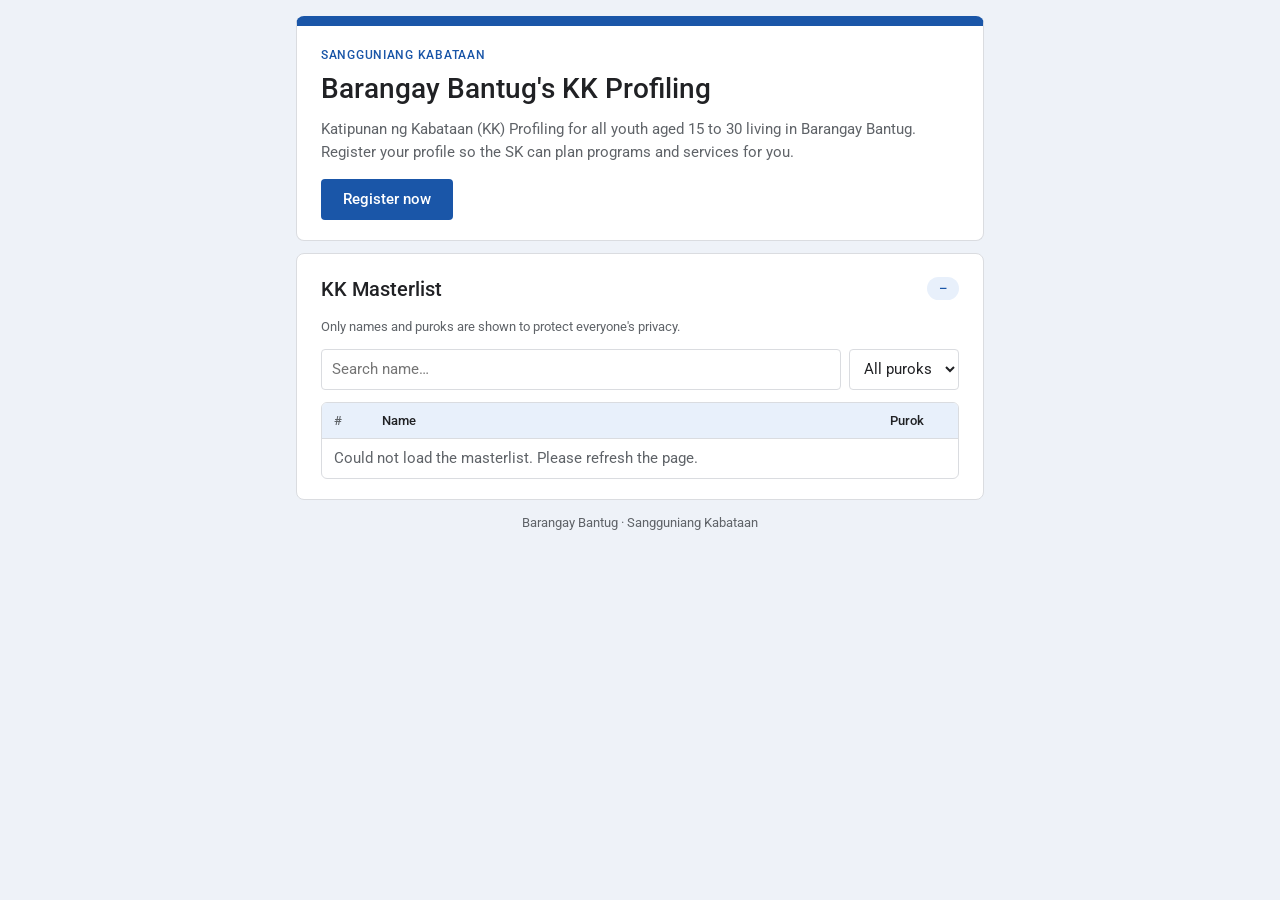
==== index.html @ ae1c5f7b "Barangay Bantug KK Profiling website Co-Authored-By: Claude Opus 5.5 <noreply@anthropic.com>" ====
<!doctype html>
<html lang="en">
<head>
  <meta charset="utf-8">
  <meta name="viewport" content="width=device-width, initial-scale=1">
  <title>Barangay Bantug KK Profiling</title>
  <meta name="description" content="Katipunan ng Kabataan (KK) Profiling registration for the youth of Barangay Bantug.">
  <link rel="preconnect" href="https://fonts.googleapis.com">
  <link href="https://fonts.googleapis.com/css2?family=Roboto:wght@400;500;700&display=swap" rel="stylesheet">
  <link rel="stylesheet" href="style.css">
</head>
<body>
  <!-- ============ LANDING PAGE ============ -->
  <main id="view-home" class="view">
    <section class="card header-card">
      <p class="eyebrow">Sangguniang Kabataan</p>
      <h1>Barangay Bantug's KK Profiling</h1>
      <p class="lead">
        Katipunan ng Kabataan (KK) Profiling for all youth aged 15 to 30 living in Barangay Bantug.
        Register your profile so the SK can plan programs and services for you.
      </p>
      <button class="btn btn-primary" data-go="form">Register now</button>
    </section>

    <section class="card">
      <div class="list-head">
        <h2>KK Masterlist</h2>
        <span id="list-count" class="pill">–</span>
      </div>
      <p class="muted small">Only names and puroks are shown to protect everyone's privacy.</p>
      <div class="filters">
        <input id="list-search" type="search" placeholder="Search name…" aria-label="Search name">
        <select id="list-purok" aria-label="Filter by purok">
          <option value="">All puroks</option>
        </select>
      </div>
      <div class="table-wrap">
        <table>
          <thead><tr><th>#</th><th>Name</th><th>Purok</th></tr></thead>
          <tbody id="list-body"><tr><td colspan="3" class="muted">Loading…</td></tr></tbody>
        </table>
      </div>
    </section>
    <p class="footer">Barangay Bantug · Sangguniang Kabataan</p>
  </main>

  <!-- ============ REGISTRATION FORM ============ -->
  <main id="view-form" class="view" hidden>
    <section class="card header-card">
      <h1>KK Profile Registration</h1>
      <p class="lead">Barangay Bantug Katipunan ng Kabataan</p>
      <p class="required-note">* Required</p>
    </section>

    <form id="reg-form" novalidate>
      <section class="card q">
        <label class="q-title">Last name <span class="req">*</span></label>
        <input name="lastName" required maxlength="60" autocomplete="family-name">
        <p class="err"></p>
      </section>
      <section class="card q">
        <label class="q-title">First name <span class="req">*</span></label>
        <input name="firstName" required maxlength="60" autocomplete="given-name">
        <p class="err"></p>
      </section>
      <section class="card q">
        <label class="q-title">Middle name</label>
        <input name="middleName" maxlength="60" autocomplete="additional-name">
        <p class="err"></p>
      </section>
      <section class="card q">
        <label class="q-title">Suffix</label>
        <select name="suffix">
          <option value="">None</option>
          <option>Jr.</option><option>Sr.</option>
          <option>II</option><option>III</option><option>IV</option>
        </select>
        <p class="err"></p>
      </section>
      <section class="card q">
        <label class="q-title">Birthday <span class="req">*</span></label>
        <input name="birthday" type="date" required>
        <p class="hint" id="age-hint">KK members must be 15 to 30 years old.</p>
        <p class="err"></p>
      </section>
      <section class="card q">
        <p class="q-title">Sex <span class="req">*</span></p>
        <div class="choices" data-name="sex">
          <label><input type="radio" name="sex" value="M" required> Male</label>
          <label><input type="radio" name="sex" value="F"> Female</label>
        </div>
        <p class="err"></p>
      </section>
      <section class="card q">
        <label class="q-title">Contact number</label>
        <input name="contact" type="tel" inputmode="numeric" placeholder="09XXXXXXXXX" maxlength="11">
        <p class="err"></p>
      </section>
      <section class="card q">
        <p class="q-title">Civil status <span class="req">*</span></p>
        <div class="choices">
          <label><input type="radio" name="civilStatus" value="Single" required> Single</label>
          <label><input type="radio" name="civilStatus" value="Married"> Married</label>
          <label><input type="radio" name="civilStatus" value="Live-in"> Live-in</label>
          <label><input type="radio" name="civilStatus" value="Widowed"> Widowed</label>
          <label><input type="radio" name="civilStatus" value="Separated"> Separated</label>
        </div>
        <p class="err"></p>
      </section>
      <section class="card q">
        <p class="q-title">Youth classification <span class="req">*</span></p>
        <div class="choices">
          <label><input type="radio" name="youthClass" value="In-school Youth" required> In-school Youth</label>
          <label><input type="radio" name="youthClass" value="Out of School Youth"> Out of School Youth</label>
          <label><input type="radio" name="youthClass" value="Working Youth"> Working Youth</label>
          <label><input type="radio" name="youthClass" value="Unemployed"> Unemployed</label>
        </div>
        <p class="err"></p>
      </section>
      <section class="card q">
        <p class="q-title">Registered voter? <span class="req">*</span></p>
        <div class="choices">
          <label><input type="radio" name="voter" value="Yes" required> Yes</label>
          <label><input type="radio" name="voter" value="No"> No</label>
        </div>
        <p class="err"></p>
      </section>
      <section class="card q">
        <label class="q-title">Purok <span class="req">*</span></label>
        <select name="purok" required id="purok-select">
          <option value="">Choose</option>
        </select>
        <p class="err"></p>
      </section>
      <section class="card q">
        <label class="consent">
          <input type="checkbox" name="consent" required>
          <span>I agree that the SK of Barangay Bantug may collect and keep my information for KK Profiling,
          in line with the Data Privacy Act of 2012 (RA 10173). Only my name and purok will be shown publicly.</span>
        </label>
        <p class="err"></p>
      </section>

      <div class="form-actions">
        <button type="submit" class="btn btn-primary" id="submit-btn">Submit</button>
        <button type="button" class="btn btn-text" data-go="home">Back to home</button>
      </div>
      <p id="form-msg" class="form-msg" role="alert" hidden></p>
    </form>
  </main>

  <!-- ============ SUCCESS PAGE ============ -->
  <main id="view-success" class="view" hidden>
    <section class="card header-card">
      <div class="check" aria-hidden="true">✓</div>
      <h1>Registration successful</h1>
      <p class="lead" id="success-text">You have been registered in Barangay Bantug's KK Profiling.</p>
      <div class="form-actions">
        <button class="btn btn-primary" data-go="home">View masterlist</button>
        <button class="btn btn-text" data-go="form">Register another person</button>
      </div>
    </section>
  </main>

  <!-- toast notification -->
  <div id="toast" class="toast" role="status" hidden></div>

  <script src="config.js"></script>
  <script src="app.js"></script>
</body>
</html>
---- style.css ----
:root {
  --accent: #1a56a8;
  --accent-dark: #123f7d;
  --accent-soft: #e8f0fb;
  --bg: #eef2f8;
  --card: #ffffff;
  --text: #202124;
  --muted: #5f6368;
  --border: #dadce0;
  --error: #d93025;
  --success: #188038;
}
@media (prefers-color-scheme: dark) {
  :root {
    --accent: #7aa7ee;
    --accent-dark: #a9c6f5;
    --accent-soft: #1e2b40;
    --bg: #12151b;
    --card: #1e2229;
    --text: #e8eaed;
    --muted: #9aa0a6;
    --border: #3c4043;
    --error: #f28b82;
    --success: #81c995;
  }
}

* { box-sizing: border-box; }
body {
  margin: 0;
  background: var(--bg);
  color: var(--text);
  font-family: "Roboto", system-ui, sans-serif;
  font-size: 15px;
  line-height: 1.5;
}
.view { max-width: 720px; margin: 0 auto; padding: 16px 16px 40px; }

.card {
  background: var(--card);
  border: 1px solid var(--border);
  border-radius: 8px;
  padding: 20px 24px;
  margin-bottom: 12px;
}
.header-card { border-top: 10px solid var(--accent); }
h1 { font-size: 28px; font-weight: 500; margin: 0 0 8px; }
h2 { font-size: 20px; font-weight: 500; margin: 0; }
.eyebrow { margin: 0 0 4px; color: var(--accent); font-weight: 500; text-transform: uppercase; letter-spacing: .06em; font-size: 12px; }
.lead { margin: 0 0 16px; color: var(--muted); }
.muted { color: var(--muted); }
.small { font-size: 13px; }
.required-note { color: var(--error); font-size: 14px; margin: 0; }
.footer { text-align: center; color: var(--muted); font-size: 13px; }

/* questions */
.q-title { display: block; font-weight: 500; margin: 0 0 12px; font-size: 16px; }
.req { color: var(--error); }
.q input[type=text], .q input:not([type]), .q input[type=date], .q input[type=tel], .q select {
  width: 100%;
  max-width: 360px;
  padding: 8px 2px;
  border: 0;
  border-bottom: 1px solid var(--border);
  background: transparent;
  color: var(--text);
  font: inherit;
  outline: none;
}
.q select { border: 1px solid var(--border); border-radius: 4px; padding: 8px; background: var(--card); }
.q input:focus { border-bottom: 2px solid var(--accent); }
.q.invalid { border-color: var(--error); }
.choices { display: flex; flex-direction: column; gap: 10px; }
.choices label, .consent { display: flex; gap: 10px; align-items: flex-start; cursor: pointer; }
input[type=radio], input[type=checkbox] { accent-color: var(--accent); width: 18px; height: 18px; margin: 2px 0 0; flex: none; }
.hint { color: var(--muted); font-size: 13px; margin: 8px 0 0; }
.err { color: var(--error); font-size: 13px; margin: 8px 0 0; min-height: 0; }
.err:empty { display: none; }

/* buttons */
.btn { font: inherit; font-weight: 500; border-radius: 4px; padding: 9px 22px; cursor: pointer; border: 0; }
.btn-primary { background: var(--accent); color: #fff; }
@media (prefers-color-scheme: dark) { .btn-primary { color: #0d1b30; } }
.btn-primary:hover { background: var(--accent-dark); }
.btn-primary:disabled { opacity: .6; cursor: wait; }
.btn-text { background: transparent; color: var(--accent); }
.btn-text:hover { background: var(--accent-soft); }
.form-actions { display: flex; flex-wrap: wrap; gap: 8px; align-items: center; margin-top: 8px; }
.form-msg { padding: 12px 16px; border-radius: 6px; background: #fce8e6; color: #a50e0e; margin-top: 12px; }
@media (prefers-color-scheme: dark) { .form-msg { background: #3c1f1e; color: var(--error); } }

/* masterlist */
.list-head { display: flex; align-items: center; justify-content: space-between; gap: 8px; }
.pill { background: var(--accent-soft); color: var(--accent); border-radius: 999px; padding: 2px 12px; font-size: 13px; font-weight: 500; }
.filters { display: flex; gap: 8px; margin: 12px 0; flex-wrap: wrap; }
.filters input, .filters select {
  font: inherit; padding: 8px 10px; border: 1px solid var(--border); border-radius: 4px;
  background: var(--card); color: var(--text);
}
.filters input { flex: 1 1 200px; min-width: 0; }
.table-wrap { max-height: 520px; overflow: auto; border: 1px solid var(--border); border-radius: 6px; }
table { width: 100%; border-collapse: collapse; }
th, td { text-align: left; padding: 8px 12px; border-bottom: 1px solid var(--border); }
th { position: sticky; top: 0; background: var(--accent-soft); font-weight: 500; font-size: 13px; }
td:first-child, th:first-child { width: 48px; color: var(--muted); }
td:last-child, th:last-child { width: 80px; }
tbody tr:last-child td { border-bottom: 0; }

/* success */
.check {
  width: 56px; height: 56px; border-radius: 50%; background: var(--success); color: #fff;
  display: grid; place-items: center; font-size: 30px; margin-bottom: 12px;
}

/* admin */
.admin-wide { max-width: 1200px; }
.stats { display: grid; grid-template-columns: repeat(auto-fill, minmax(140px, 1fr)); gap: 12px; margin-bottom: 12px; }
.stat { margin: 0; padding: 14px 16px; display: flex; flex-direction: column; }
.stat-n { font-size: 26px; font-weight: 500; color: var(--accent); }
.stat-l { font-size: 13px; color: var(--muted); }
.table-wrap.tall { max-height: 70vh; }
.admin-table td, .admin-table th { white-space: nowrap; font-size: 14px; }
.admin-table td:last-child, .admin-table th:last-child { width: auto; }
th[data-sort] { cursor: pointer; user-select: none; }
th[data-sort]::after { content: attr(data-dir); margin-left: 4px; font-size: 10px; }
a.btn { text-decoration: none; display: inline-block; }

/* toast */
.toast {
  position: fixed; left: 50%; bottom: 24px; transform: translateX(-50%);
  background: #323232; color: #fff; padding: 12px 20px; border-radius: 6px;
  box-shadow: 0 4px 12px rgba(0,0,0,.3); max-width: calc(100% - 32px); z-index: 10;
}

@media (max-width: 480px) {
  .card { padding: 16px; }
  h1 { font-size: 23px; }
}
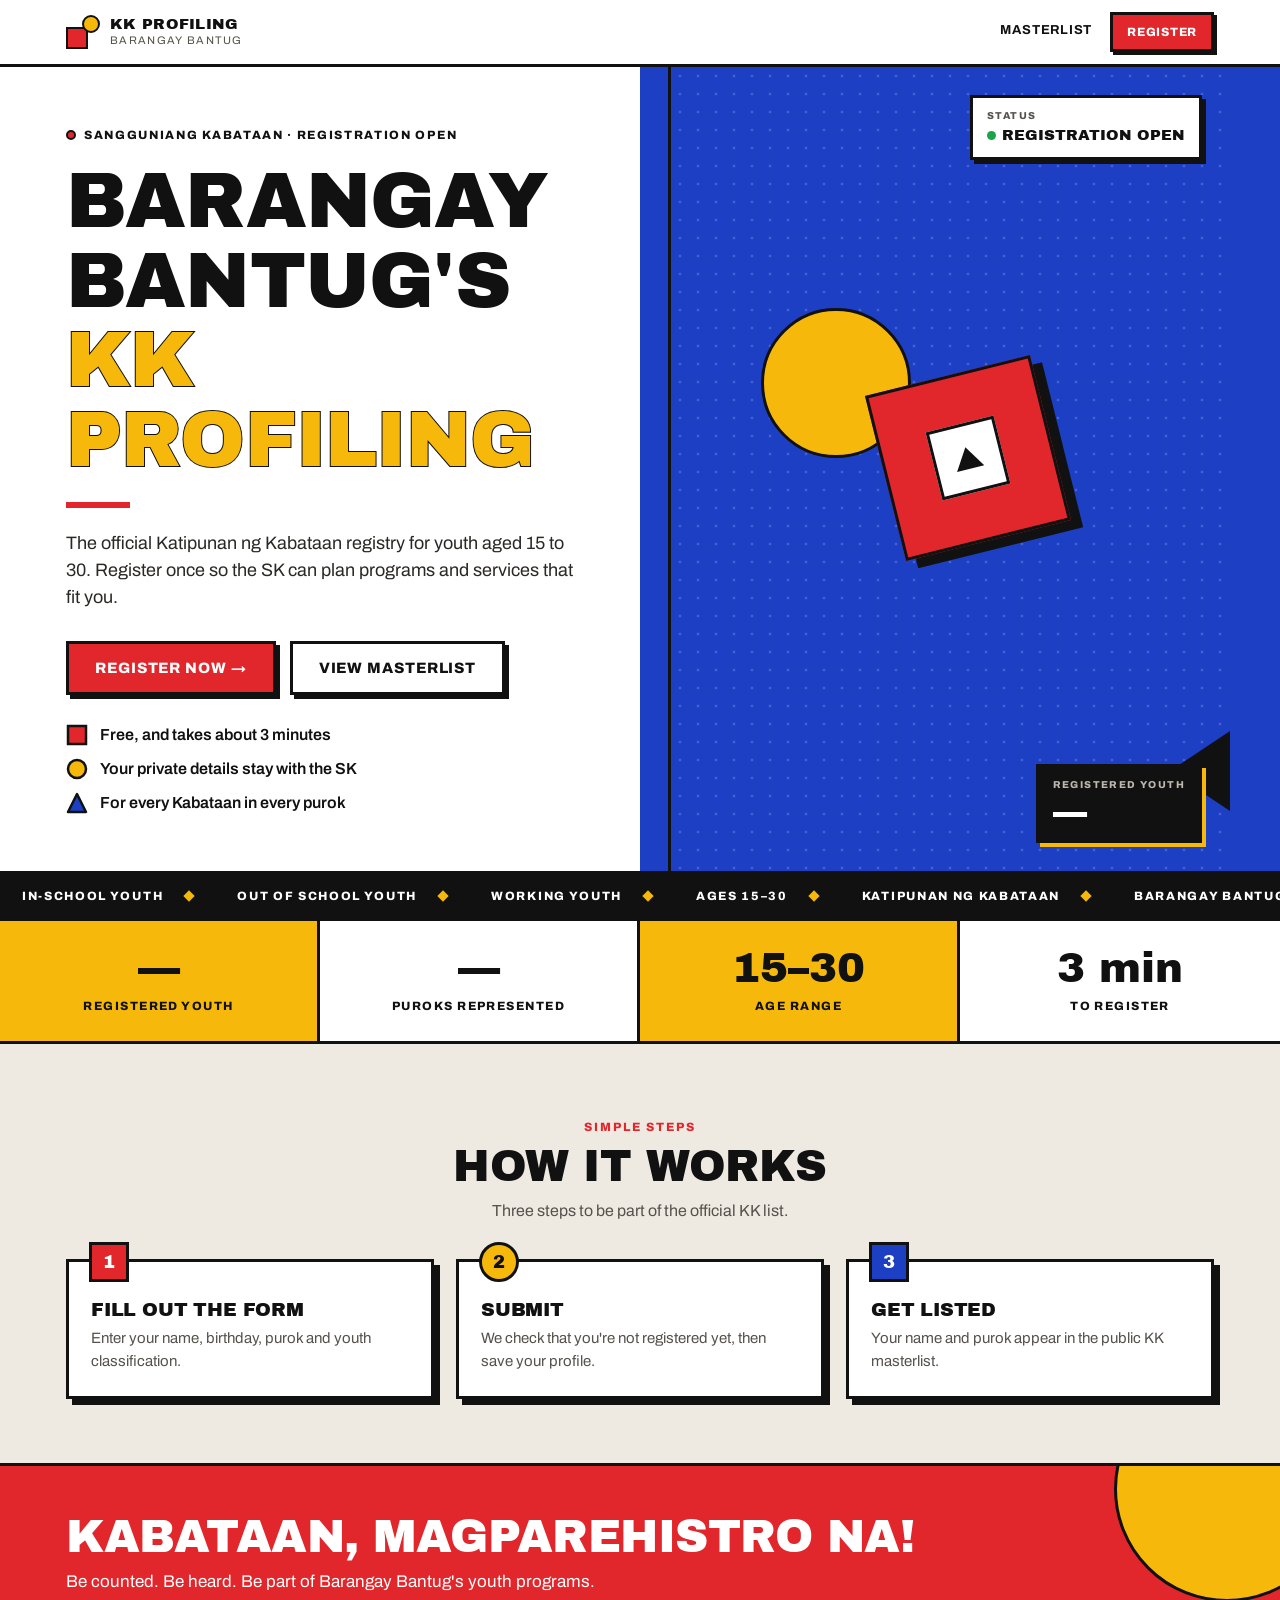
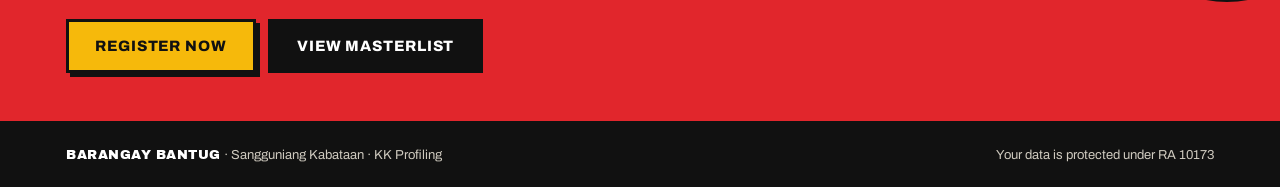
==== commit e44a1e98: "Redesign public site and admin in bold primary-color style Separate masterlist page with purok filte" ====
--- a/index.html
+++ b/index.html
@@ -6,163 +6,283 @@
   <title>Barangay Bantug KK Profiling</title>
   <meta name="description" content="Katipunan ng Kabataan (KK) Profiling registration for the youth of Barangay Bantug.">
   <link rel="preconnect" href="https://fonts.googleapis.com">
-  <link href="https://fonts.googleapis.com/css2?family=Roboto:wght@400;500;700&display=swap" rel="stylesheet">
+  <link rel="preconnect" href="https://fonts.gstatic.com" crossorigin>
+  <link href="https://fonts.googleapis.com/css2?family=Archivo+Black&family=Archivo:wght@400;600;700;800&display=swap" rel="stylesheet">
   <link rel="stylesheet" href="style.css">
 </head>
 <body>
-  <!-- ============ LANDING PAGE ============ -->
+  <!-- icon shapes -->
+  <svg width="0" height="0" style="position:absolute" aria-hidden="true">
+    <symbol id="i-sq" viewBox="0 0 22 22"><rect x="2" y="2" width="18" height="18" fill="#e1262c" stroke="#111" stroke-width="2.5"/></symbol>
+    <symbol id="i-ci" viewBox="0 0 22 22"><circle cx="11" cy="11" r="9" fill="#f6b90b" stroke="#111" stroke-width="2.5"/></symbol>
+    <symbol id="i-tr" viewBox="0 0 22 22"><path d="M11 2 L20 20 L2 20 Z" fill="#1d3fc4" stroke="#111" stroke-width="2.5" stroke-linejoin="round"/></symbol>
+  </svg>
+
+  <header class="nav">
+    <div class="wrap">
+      <a class="brand" href="./" data-go="home">
+        <span class="mark"><i class="m-sq"></i><i class="m-ci"></i></span>
+        <span><b>KK PROFILING</b><small>Barangay Bantug</small></span>
+      </a>
+      <nav>
+        <a class="nav-link hide-sm" href="#list" data-go="list" data-nav="list">Masterlist</a>
+        <a class="btn btn-red btn-sm" href="#form" data-go="form">Register</a>
+      </nav>
+    </div>
+  </header>
+
+  <!-- ============ HOME ============ -->
   <main id="view-home" class="view">
-    <section class="card header-card">
-      <p class="eyebrow">Sangguniang Kabataan</p>
-      <h1>Barangay Bantug's KK Profiling</h1>
-      <p class="lead">
-        Katipunan ng Kabataan (KK) Profiling for all youth aged 15 to 30 living in Barangay Bantug.
-        Register your profile so the SK can plan programs and services for you.
-      </p>
-      <button class="btn btn-primary" data-go="form">Register now</button>
-    </section>
-
-    <section class="card">
-      <div class="list-head">
-        <h2>KK Masterlist</h2>
-        <span id="list-count" class="pill">–</span>
-      </div>
-      <p class="muted small">Only names and puroks are shown to protect everyone's privacy.</p>
-      <div class="filters">
-        <input id="list-search" type="search" placeholder="Search name…" aria-label="Search name">
-        <select id="list-purok" aria-label="Filter by purok">
-          <option value="">All puroks</option>
-        </select>
-      </div>
-      <div class="table-wrap">
-        <table>
-          <thead><tr><th>#</th><th>Name</th><th>Purok</th></tr></thead>
-          <tbody id="list-body"><tr><td colspan="3" class="muted">Loading…</td></tr></tbody>
-        </table>
-      </div>
-    </section>
-    <p class="footer">Barangay Bantug · Sangguniang Kabataan</p>
+    <section class="hero">
+      <div class="wrap">
+        <div class="hero-copy">
+          <p class="kicker"><span class="dot"></span>Sangguniang Kabataan · Registration open</p>
+          <h1>Barangay Bantug's <span class="hl">KK Profiling</span></h1>
+          <span class="rule"></span>
+          <p class="sub">The official Katipunan ng Kabataan registry for youth aged 15 to 30.
+            Register once so the SK can plan programs and services that fit you.</p>
+          <div class="cta">
+            <button class="btn btn-red btn-lg" data-go="form">Register now →</button>
+            <button class="btn btn-lg" data-go="list">View masterlist</button>
+          </div>
+          <ul class="ticks">
+            <li><svg class="ico"><use href="#i-sq"/></svg>Free, and takes about 3 minutes</li>
+            <li><svg class="ico"><use href="#i-ci"/></svg>Your private details stay with the SK</li>
+            <li><svg class="ico"><use href="#i-tr"/></svg>For every Kabataan in every purok</li>
+          </ul>
+        </div>
+        <div class="hero-art" aria-hidden="true">
+          <div class="art-card art-status"><small>STATUS</small><b>Registration open</b></div>
+          <div class="shape circle-y"></div>
+          <div class="shape square-r"><span class="tri"></span></div>
+          <div class="tri-ink"></div>
+          <div class="art-card art-count"><small>REGISTERED YOUTH</small><b class="js-total">—</b></div>
+        </div>
+      </div>
+    </section>
+
+    <div class="ticker" aria-hidden="true">
+      <div class="ticker-track">
+        <span>In-school youth</span><span>Out of school youth</span><span>Working youth</span><span>Ages 15–30</span><span>Katipunan ng Kabataan</span><span>Barangay Bantug</span>
+        <span>In-school youth</span><span>Out of school youth</span><span>Working youth</span><span>Ages 15–30</span><span>Katipunan ng Kabataan</span><span>Barangay Bantug</span>
+      </div>
+    </div>
+
+    <section class="stats-row">
+      <div class="stat-tile y"><b class="js-total">—</b><span>Registered youth</span></div>
+      <div class="stat-tile"><b id="st-puroks">—</b><span>Puroks represented</span></div>
+      <div class="stat-tile y"><b>15–30</b><span>Age range</span></div>
+      <div class="stat-tile"><b>3 min</b><span>To register</span></div>
+    </section>
+
+    <section class="section">
+      <div class="wrap">
+        <div class="section-head">
+          <p class="eyebrow">Simple steps</p>
+          <h2>How it works</h2>
+          <p>Three steps to be part of the official KK list.</p>
+        </div>
+        <div class="steps">
+          <div class="step"><span class="num">1</span><h3>Fill out the form</h3><p>Enter your name, birthday, purok and youth classification.</p></div>
+          <div class="step"><span class="num">2</span><h3>Submit</h3><p>We check that you're not registered yet, then save your profile.</p></div>
+          <div class="step"><span class="num">3</span><h3>Get listed</h3><p>Your name and purok appear in the public KK masterlist.</p></div>
+        </div>
+      </div>
+    </section>
+
+    <section class="band-red">
+      <div class="wrap">
+        <div>
+          <h2>Kabataan, magparehistro na!</h2>
+          <p>Be counted. Be heard. Be part of Barangay Bantug's youth programs.</p>
+        </div>
+        <div class="actions">
+          <button class="btn btn-yellow btn-lg" data-go="form">Register now</button>
+          <button class="btn btn-ink btn-lg" data-go="list">View masterlist</button>
+        </div>
+      </div>
+    </section>
+  </main>
+
+  <!-- ============ MASTERLIST ============ -->
+  <main id="view-list" class="view" hidden>
+    <section class="page-head blue">
+      <div class="deco"></div>
+      <div class="wrap">
+        <div>
+          <p class="kicker">Public masterlist</p>
+          <h1>KK Masterlist</h1>
+          <p>Everyone registered in Barangay Bantug's KK Profiling. Only names and puroks are shown to protect everyone's privacy.</p>
+        </div>
+        <button class="btn btn-yellow" data-go="form">Register now</button>
+      </div>
+    </section>
+    <div class="wrap">
+      <section class="panel">
+        <div class="toolbar">
+          <input id="list-search" type="search" placeholder="Search your name…" aria-label="Search name">
+          <span id="list-count" class="count-badge">Loading…</span>
+        </div>
+        <div class="chips" id="purok-chips" role="group" aria-label="Filter by purok"></div>
+        <div class="table-wrap">
+          <table class="tbl">
+            <thead><tr><th>#</th><th>Name</th><th>Purok</th></tr></thead>
+            <tbody id="list-body"><tr><td colspan="3" class="empty">Loading…</td></tr></tbody>
+          </table>
+        </div>
+        <p class="small muted" style="margin-top:12px">Not on the list? <a href="#form" data-go="form"><b>Register here.</b></a></p>
+      </section>
+    </div>
   </main>
 
   <!-- ============ REGISTRATION FORM ============ -->
   <main id="view-form" class="view" hidden>
-    <section class="card header-card">
-      <h1>KK Profile Registration</h1>
-      <p class="lead">Barangay Bantug Katipunan ng Kabataan</p>
-      <p class="required-note">* Required</p>
-    </section>
-
-    <form id="reg-form" novalidate>
-      <section class="card q">
-        <label class="q-title">Last name <span class="req">*</span></label>
-        <input name="lastName" required maxlength="60" autocomplete="family-name">
-        <p class="err"></p>
-      </section>
-      <section class="card q">
-        <label class="q-title">First name <span class="req">*</span></label>
-        <input name="firstName" required maxlength="60" autocomplete="given-name">
-        <p class="err"></p>
-      </section>
-      <section class="card q">
-        <label class="q-title">Middle name</label>
-        <input name="middleName" maxlength="60" autocomplete="additional-name">
-        <p class="err"></p>
-      </section>
-      <section class="card q">
-        <label class="q-title">Suffix</label>
-        <select name="suffix">
-          <option value="">None</option>
-          <option>Jr.</option><option>Sr.</option>
-          <option>II</option><option>III</option><option>IV</option>
-        </select>
-        <p class="err"></p>
-      </section>
-      <section class="card q">
-        <label class="q-title">Birthday <span class="req">*</span></label>
-        <input name="birthday" type="date" required>
-        <p class="hint" id="age-hint">KK members must be 15 to 30 years old.</p>
-        <p class="err"></p>
-      </section>
-      <section class="card q">
-        <p class="q-title">Sex <span class="req">*</span></p>
-        <div class="choices" data-name="sex">
-          <label><input type="radio" name="sex" value="M" required> Male</label>
-          <label><input type="radio" name="sex" value="F"> Female</label>
-        </div>
-        <p class="err"></p>
-      </section>
-      <section class="card q">
-        <label class="q-title">Contact number</label>
-        <input name="contact" type="tel" inputmode="numeric" placeholder="09XXXXXXXXX" maxlength="11">
-        <p class="err"></p>
-      </section>
-      <section class="card q">
-        <p class="q-title">Civil status <span class="req">*</span></p>
-        <div class="choices">
-          <label><input type="radio" name="civilStatus" value="Single" required> Single</label>
-          <label><input type="radio" name="civilStatus" value="Married"> Married</label>
-          <label><input type="radio" name="civilStatus" value="Live-in"> Live-in</label>
-          <label><input type="radio" name="civilStatus" value="Widowed"> Widowed</label>
-          <label><input type="radio" name="civilStatus" value="Separated"> Separated</label>
-        </div>
-        <p class="err"></p>
-      </section>
-      <section class="card q">
-        <p class="q-title">Youth classification <span class="req">*</span></p>
-        <div class="choices">
-          <label><input type="radio" name="youthClass" value="In-school Youth" required> In-school Youth</label>
-          <label><input type="radio" name="youthClass" value="Out of School Youth"> Out of School Youth</label>
-          <label><input type="radio" name="youthClass" value="Working Youth"> Working Youth</label>
-          <label><input type="radio" name="youthClass" value="Unemployed"> Unemployed</label>
-        </div>
-        <p class="err"></p>
-      </section>
-      <section class="card q">
-        <p class="q-title">Registered voter? <span class="req">*</span></p>
-        <div class="choices">
-          <label><input type="radio" name="voter" value="Yes" required> Yes</label>
-          <label><input type="radio" name="voter" value="No"> No</label>
-        </div>
-        <p class="err"></p>
-      </section>
-      <section class="card q">
-        <label class="q-title">Purok <span class="req">*</span></label>
-        <select name="purok" required id="purok-select">
-          <option value="">Choose</option>
-        </select>
-        <p class="err"></p>
-      </section>
-      <section class="card q">
-        <label class="consent">
-          <input type="checkbox" name="consent" required>
-          <span>I agree that the SK of Barangay Bantug may collect and keep my information for KK Profiling,
-          in line with the Data Privacy Act of 2012 (RA 10173). Only my name and purok will be shown publicly.</span>
-        </label>
-        <p class="err"></p>
-      </section>
-
-      <div class="form-actions">
-        <button type="submit" class="btn btn-primary" id="submit-btn">Submit</button>
-        <button type="button" class="btn btn-text" data-go="home">Back to home</button>
-      </div>
-      <p id="form-msg" class="form-msg" role="alert" hidden></p>
-    </form>
-  </main>
-
-  <!-- ============ SUCCESS PAGE ============ -->
+    <section class="page-head red">
+      <div class="deco"></div>
+      <div class="wrap">
+        <div>
+          <p class="kicker">Barangay Bantug · Katipunan ng Kabataan</p>
+          <h1>KK Profile Registration</h1>
+          <p>Fill out all fields marked with <b>*</b>. It takes about 3 minutes.</p>
+        </div>
+      </div>
+    </section>
+
+    <div class="form-wrap">
+      <div class="progress" aria-hidden="true">
+        <div class="progress-bar"><i id="progress-fill"></i></div>
+        <small id="progress-text">0% complete</small>
+      </div>
+
+      <form id="reg-form" novalidate>
+        <div class="group-label"><span class="n">1</span><h2>Personal information</h2></div>
+        <div class="row-2">
+          <section class="q">
+            <label class="q-title" for="f-last">Last name <span class="req">*</span></label>
+            <input id="f-last" name="lastName" required maxlength="60" autocomplete="family-name">
+            <p class="err"></p>
+          </section>
+          <section class="q">
+            <label class="q-title" for="f-first">First name <span class="req">*</span></label>
+            <input id="f-first" name="firstName" required maxlength="60" autocomplete="given-name">
+            <p class="err"></p>
+          </section>
+        </div>
+        <div class="row-2">
+          <section class="q">
+            <label class="q-title" for="f-mid">Middle name</label>
+            <input id="f-mid" name="middleName" maxlength="60" autocomplete="additional-name">
+            <p class="err"></p>
+          </section>
+          <section class="q">
+            <label class="q-title" for="f-sfx">Suffix</label>
+            <select id="f-sfx" name="suffix">
+              <option value="">None</option>
+              <option>Jr.</option><option>Sr.</option><option>II</option><option>III</option><option>IV</option>
+            </select>
+            <p class="err"></p>
+          </section>
+        </div>
+        <section class="q">
+          <label class="q-title" for="f-bday">Birthday <span class="req">*</span></label>
+          <input id="f-bday" name="birthday" type="date" required>
+          <p class="hint" id="age-hint">KK members must be 15 to 30 years old.</p>
+          <p class="err"></p>
+        </section>
+        <section class="q">
+          <p class="q-title">Sex <span class="req">*</span></p>
+          <div class="choices">
+            <label><input type="radio" name="sex" value="M" required> Male</label>
+            <label><input type="radio" name="sex" value="F"> Female</label>
+          </div>
+          <p class="err"></p>
+        </section>
+
+        <div class="group-label"><span class="n">2</span><h2>Contact &amp; status</h2></div>
+        <section class="q">
+          <label class="q-title" for="f-contact">Contact number</label>
+          <input id="f-contact" name="contact" type="tel" inputmode="numeric" placeholder="09XXXXXXXXX" maxlength="11">
+          <p class="err"></p>
+        </section>
+        <section class="q">
+          <p class="q-title">Civil status <span class="req">*</span></p>
+          <div class="choices">
+            <label><input type="radio" name="civilStatus" value="Single" required> Single</label>
+            <label><input type="radio" name="civilStatus" value="Married"> Married</label>
+            <label><input type="radio" name="civilStatus" value="Live-in"> Live-in</label>
+            <label><input type="radio" name="civilStatus" value="Widowed"> Widowed</label>
+            <label><input type="radio" name="civilStatus" value="Separated"> Separated</label>
+          </div>
+          <p class="err"></p>
+        </section>
+        <section class="q">
+          <p class="q-title">Youth classification <span class="req">*</span></p>
+          <div class="choices">
+            <label><input type="radio" name="youthClass" value="In-school Youth" required> In-school Youth</label>
+            <label><input type="radio" name="youthClass" value="Out of School Youth"> Out of School Youth</label>
+            <label><input type="radio" name="youthClass" value="Working Youth"> Working Youth</label>
+            <label><input type="radio" name="youthClass" value="Unemployed"> Unemployed</label>
+          </div>
+          <p class="err"></p>
+        </section>
+        <section class="q">
+          <p class="q-title">Registered voter? <span class="req">*</span></p>
+          <div class="choices">
+            <label><input type="radio" name="voter" value="Yes" required> Yes</label>
+            <label><input type="radio" name="voter" value="No"> No</label>
+          </div>
+          <p class="err"></p>
+        </section>
+
+        <div class="group-label"><span class="n">3</span><h2>Address &amp; consent</h2></div>
+        <section class="q">
+          <label class="q-title" for="purok-select">Purok <span class="req">*</span></label>
+          <select name="purok" required id="purok-select">
+            <option value="">Choose your purok</option>
+          </select>
+          <p class="err"></p>
+        </section>
+        <section class="q">
+          <label class="consent">
+            <input type="checkbox" name="consent" required>
+            <span>I agree that the SK of Barangay Bantug may collect and keep my information for KK Profiling,
+              in line with the Data Privacy Act of 2012 (RA 10173). Only my name and purok will be shown publicly.</span>
+          </label>
+          <p class="err"></p>
+        </section>
+
+        <div class="form-actions">
+          <button type="submit" class="btn btn-red btn-lg" id="submit-btn">Submit registration</button>
+          <button type="button" class="btn btn-plain" data-go="home">Cancel</button>
+        </div>
+        <p id="form-msg" class="form-msg" role="alert" hidden></p>
+      </form>
+    </div>
+  </main>
+
+  <!-- ============ SUCCESS ============ -->
   <main id="view-success" class="view" hidden>
-    <section class="card header-card">
-      <div class="check" aria-hidden="true">✓</div>
-      <h1>Registration successful</h1>
-      <p class="lead" id="success-text">You have been registered in Barangay Bantug's KK Profiling.</p>
-      <div class="form-actions">
-        <button class="btn btn-primary" data-go="home">View masterlist</button>
-        <button class="btn btn-text" data-go="form">Register another person</button>
-      </div>
-    </section>
-  </main>
-
-  <!-- toast notification -->
+    <div class="success">
+      <div class="success-card">
+        <span class="s1"></span><span class="s2"></span>
+        <div class="check-badge"><svg viewBox="0 0 24 24" fill="none" stroke="#111" stroke-width="3.5" stroke-linecap="square"><path d="M4 12.5l5 5L20 6.5"/></svg></div>
+        <h1>Registration successful</h1>
+        <p id="success-text">You have been registered in Barangay Bantug's KK Profiling.</p>
+        <div class="form-actions">
+          <button class="btn btn-blue" data-go="list">View masterlist</button>
+          <button class="btn" data-go="form">Register another person</button>
+        </div>
+      </div>
+    </div>
+  </main>
+
+  <footer class="footer">
+    <div class="wrap">
+      <span><b>BARANGAY BANTUG</b> · Sangguniang Kabataan · KK Profiling</span>
+      <span>Your data is protected under RA 10173</span>
+    </div>
+  </footer>
+
   <div id="toast" class="toast" role="status" hidden></div>
 
   <script src="config.js"></script>
--- a/style.css
+++ b/style.css
@@ -1,138 +1,356 @@
+/* ==========================================================
+   Barangay Bantug KK Profiling — bold primary / geometric style
+   ========================================================== */
 :root {
-  --accent: #1a56a8;
-  --accent-dark: #123f7d;
-  --accent-soft: #e8f0fb;
-  --bg: #eef2f8;
-  --card: #ffffff;
-  --text: #202124;
-  --muted: #5f6368;
-  --border: #dadce0;
-  --error: #d93025;
-  --success: #188038;
-}
-@media (prefers-color-scheme: dark) {
-  :root {
-    --accent: #7aa7ee;
-    --accent-dark: #a9c6f5;
-    --accent-soft: #1e2b40;
-    --bg: #12151b;
-    --card: #1e2229;
-    --text: #e8eaed;
-    --muted: #9aa0a6;
-    --border: #3c4043;
-    --error: #f28b82;
-    --success: #81c995;
-  }
+  --red: #e1262c;
+  --red-dark: #b81a20;
+  --blue: #1d3fc4;
+  --blue-dark: #142e94;
+  --yellow: #f6b90b;
+  --ink: #111111;
+  --cream: #eeeae2;
+  --paper: #ffffff;
+  --muted: #55524c;
+  --line: 3px solid var(--ink);
+  --shadow: 6px 6px 0 var(--ink);
+  --shadow-sm: 4px 4px 0 var(--ink);
+  --display: "Archivo Black", "Arial Black", system-ui, sans-serif;
+  --body: "Archivo", system-ui, sans-serif;
+  color-scheme: light;
 }
 
 * { box-sizing: border-box; }
+html { scroll-behavior: smooth; }
 body {
   margin: 0;
-  background: var(--bg);
-  color: var(--text);
-  font-family: "Roboto", system-ui, sans-serif;
-  font-size: 15px;
+  background: var(--cream);
+  color: var(--ink);
+  font-family: var(--body);
+  font-size: 16px;
   line-height: 1.5;
-}
-.view { max-width: 720px; margin: 0 auto; padding: 16px 16px 40px; }
-
-.card {
-  background: var(--card);
-  border: 1px solid var(--border);
-  border-radius: 8px;
-  padding: 20px 24px;
-  margin-bottom: 12px;
-}
-.header-card { border-top: 10px solid var(--accent); }
-h1 { font-size: 28px; font-weight: 500; margin: 0 0 8px; }
-h2 { font-size: 20px; font-weight: 500; margin: 0; }
-.eyebrow { margin: 0 0 4px; color: var(--accent); font-weight: 500; text-transform: uppercase; letter-spacing: .06em; font-size: 12px; }
-.lead { margin: 0 0 16px; color: var(--muted); }
+  -webkit-font-smoothing: antialiased;
+  min-height: 100vh;
+  display: flex;
+  flex-direction: column;
+}
+.footer { margin-top: auto; }
+[hidden] { display: none !important; }
+h1, h2, h3 { font-family: var(--display); font-weight: 400; text-transform: uppercase; line-height: 1.02; margin: 0; letter-spacing: -.01em; }
+p { margin: 0; }
+a { color: inherit; }
+.wrap { max-width: 1180px; margin: 0 auto; padding: 0 16px; }
 .muted { color: var(--muted); }
 .small { font-size: 13px; }
-.required-note { color: var(--error); font-size: 14px; margin: 0; }
-.footer { text-align: center; color: var(--muted); font-size: 13px; }
-
-/* questions */
-.q-title { display: block; font-weight: 500; margin: 0 0 12px; font-size: 16px; }
-.req { color: var(--error); }
-.q input[type=text], .q input:not([type]), .q input[type=date], .q input[type=tel], .q select {
-  width: 100%;
-  max-width: 360px;
-  padding: 8px 2px;
-  border: 0;
-  border-bottom: 1px solid var(--border);
-  background: transparent;
-  color: var(--text);
-  font: inherit;
-  outline: none;
-}
-.q select { border: 1px solid var(--border); border-radius: 4px; padding: 8px; background: var(--card); }
-.q input:focus { border-bottom: 2px solid var(--accent); }
-.q.invalid { border-color: var(--error); }
-.choices { display: flex; flex-direction: column; gap: 10px; }
-.choices label, .consent { display: flex; gap: 10px; align-items: flex-start; cursor: pointer; }
-input[type=radio], input[type=checkbox] { accent-color: var(--accent); width: 18px; height: 18px; margin: 2px 0 0; flex: none; }
-.hint { color: var(--muted); font-size: 13px; margin: 8px 0 0; }
-.err { color: var(--error); font-size: 13px; margin: 8px 0 0; min-height: 0; }
+
+/* ---------- nav ---------- */
+.nav {
+  position: sticky; top: 0; z-index: 20;
+  background: var(--paper); border-bottom: var(--line);
+}
+.nav .wrap { display: flex; align-items: center; justify-content: space-between; gap: 12px; height: 64px; }
+.brand { display: flex; align-items: center; gap: 10px; text-decoration: none; cursor: pointer; }
+.brand b { font-family: var(--display); font-weight: 400; display: block; font-size: 15px; letter-spacing: .02em; line-height: 1.1; }
+.brand small { display: block; font-size: 11px; text-transform: uppercase; letter-spacing: .12em; color: var(--muted); }
+.mark { position: relative; width: 34px; height: 34px; flex: none; }
+.mark i { position: absolute; display: block; border: 2px solid var(--ink); }
+.mark .m-sq { width: 22px; height: 22px; background: var(--red); left: 0; bottom: 0; }
+.mark .m-ci { width: 18px; height: 18px; background: var(--yellow); border-radius: 50%; right: 0; top: 0; }
+.nav nav { display: flex; align-items: center; gap: 6px; }
+.nav-link {
+  font-weight: 700; font-size: 13px; text-transform: uppercase; letter-spacing: .06em;
+  text-decoration: none; padding: 8px 12px; cursor: pointer; border-bottom: 3px solid transparent;
+}
+.nav-link:hover, .nav-link.active { border-bottom-color: var(--red); }
+.tag {
+  display: inline-block; font-size: 11px; font-weight: 700; text-transform: uppercase; letter-spacing: .1em;
+  background: var(--ink); color: var(--paper); padding: 3px 8px;
+}
+
+/* ---------- buttons ---------- */
+.btn {
+  display: inline-flex; align-items: center; justify-content: center; gap: 8px;
+  font-family: var(--body); font-weight: 800; font-size: 14px; text-transform: uppercase; letter-spacing: .06em;
+  padding: 12px 20px; border: var(--line); background: var(--paper); color: var(--ink);
+  box-shadow: var(--shadow-sm); cursor: pointer; text-decoration: none;
+  transition: transform .08s ease, box-shadow .08s ease;
+}
+.btn:hover { transform: translate(-2px, -2px); box-shadow: 6px 6px 0 var(--ink); }
+.btn:active { transform: translate(3px, 3px); box-shadow: 1px 1px 0 var(--ink); }
+.btn:disabled { opacity: .6; cursor: wait; transform: none; }
+.btn-red { background: var(--red); color: var(--paper); }
+.btn-blue { background: var(--blue); color: var(--paper); }
+.btn-yellow { background: var(--yellow); }
+.btn-ink { background: var(--ink); color: var(--paper); box-shadow: 4px 4px 0 var(--red); }
+.btn-lg { padding: 16px 26px; font-size: 15px; }
+.btn-sm { padding: 8px 14px; font-size: 12px; box-shadow: 3px 3px 0 var(--ink); }
+.btn-plain { background: transparent; border-color: transparent; box-shadow: none; text-decoration: underline; text-underline-offset: 4px; }
+.btn-plain:hover { transform: none; box-shadow: none; color: var(--red); }
+.btn:focus-visible, input:focus-visible, select:focus-visible, .chip:focus-visible { outline: 3px solid var(--blue); outline-offset: 3px; }
+
+/* ---------- hero ---------- */
+.hero { border-bottom: var(--line); background: linear-gradient(90deg, var(--paper) 50%, var(--blue) 50%); }
+.hero .wrap { display: grid; grid-template-columns: 1.1fr 1fr; padding: 0; }
+.hero-copy { padding: 56px 40px 56px 16px; }
+.kicker {
+  display: inline-flex; align-items: center; gap: 8px;
+  font-size: 12px; font-weight: 800; text-transform: uppercase; letter-spacing: .14em; margin-bottom: 18px;
+}
+.kicker .dot { width: 10px; height: 10px; border-radius: 50%; background: var(--red); border: 2px solid var(--ink); animation: pulse 1.6s infinite; }
+@keyframes pulse { 50% { transform: scale(1.35); } }
+.hero h1 { font-size: clamp(40px, 6.4vw, 78px); }
+.hero h1 .hl { color: var(--yellow); -webkit-text-stroke: 2px var(--ink); paint-order: stroke fill; display: block; }
+.rule { display: block; width: 64px; height: 6px; background: var(--red); margin: 22px 0; }
+.sub { font-size: 18px; max-width: 520px; color: #2b2925; }
+.cta { display: flex; flex-wrap: wrap; gap: 14px; margin: 30px 0 28px; }
+.ticks { list-style: none; padding: 0; margin: 0; display: grid; gap: 10px; }
+.ticks li { display: flex; align-items: center; gap: 12px; font-weight: 600; }
+.ico { width: 22px; height: 22px; flex: none; }
+
+.hero-art {
+  position: relative; background: var(--blue); border-left: var(--line); min-height: 460px; overflow: hidden;
+}
+.hero-art::before {
+  content: ""; position: absolute; inset: 0;
+  background-image: radial-gradient(rgba(255,255,255,.18) 1.5px, transparent 1.6px);
+  background-size: 18px 18px;
+}
+.shape { position: absolute; border: var(--line); }
+.circle-y { width: 150px; height: 150px; border-radius: 50%; background: var(--yellow); left: 16%; top: 30%; }
+.square-r {
+  width: 170px; height: 170px; background: var(--red); left: 38%; top: 38%; transform: rotate(-14deg);
+  box-shadow: 10px 10px 0 var(--ink); display: grid; place-items: center;
+}
+.square-r .tri { width: 70px; height: 70px; background: var(--paper); border: var(--line); display: grid; place-items: center; }
+.square-r .tri::after { content: ""; border-left: 14px solid transparent; border-right: 14px solid transparent; border-bottom: 22px solid var(--ink); }
+.tri-ink { position: absolute; right: -30px; bottom: 40px; border-top: 60px solid transparent; border-bottom: 60px solid transparent; border-right: 90px solid var(--ink); }
+.art-card {
+  position: absolute; background: var(--paper); border: var(--line); box-shadow: var(--shadow-sm);
+  padding: 10px 14px; z-index: 2;
+}
+.art-card small { display: block; font-size: 10px; font-weight: 800; letter-spacing: .14em; color: var(--muted); }
+.art-card b { font-family: var(--display); font-weight: 400; font-size: 15px; text-transform: uppercase; }
+.art-status { top: 28px; right: 28px; }
+.art-status b::before { content: ""; display: inline-block; width: 9px; height: 9px; border-radius: 50%; background: #1fa34a; margin-right: 6px; }
+.art-count { bottom: 28px; right: 28px; background: var(--ink); color: var(--paper); box-shadow: 4px 4px 0 var(--yellow); }
+.art-count small { color: #bdb8ae; }
+.art-count b { font-size: 34px; display: block; line-height: 1; margin-top: 4px; }
+
+/* ---------- ticker ---------- */
+.ticker { background: var(--ink); color: var(--paper); border-bottom: var(--line); overflow: hidden; white-space: nowrap; }
+.ticker-track { display: inline-flex; animation: scroll 32s linear infinite; }
+.ticker span { font-size: 12px; font-weight: 800; letter-spacing: .14em; text-transform: uppercase; padding: 13px 22px; display: inline-flex; align-items: center; gap: 22px; }
+.ticker span::after { content: ""; width: 8px; height: 8px; background: var(--yellow); transform: rotate(45deg); }
+@keyframes scroll { to { transform: translateX(-50%); } }
+@media (prefers-reduced-motion: reduce) { .ticker-track, .kicker .dot { animation: none; } }
+
+/* ---------- stats ---------- */
+.stats-row { display: grid; grid-template-columns: repeat(4, 1fr); border-bottom: var(--line); }
+.stat-tile { padding: 26px 20px; border-right: var(--line); background: var(--paper); text-align: center; }
+.stat-tile:last-child { border-right: 0; }
+.stat-tile.y { background: var(--yellow); }
+.stat-tile b { display: block; font-family: var(--display); font-weight: 400; font-size: clamp(28px, 4vw, 42px); line-height: 1; }
+.stat-tile span { display: block; margin-top: 8px; font-size: 12px; font-weight: 800; letter-spacing: .12em; text-transform: uppercase; }
+
+/* ---------- sections ---------- */
+.section { padding: 64px 0; }
+.section-head { text-align: center; margin-bottom: 36px; }
+.section-head .eyebrow { color: var(--red); font-size: 12px; font-weight: 800; letter-spacing: .16em; text-transform: uppercase; margin-bottom: 8px; }
+.section-head h2 { font-size: clamp(28px, 4vw, 44px); }
+.section-head p { margin-top: 10px; color: var(--muted); }
+.steps { display: grid; grid-template-columns: repeat(3, 1fr); gap: 22px; }
+.step { background: var(--paper); border: var(--line); box-shadow: var(--shadow); padding: 26px 22px 24px; position: relative; }
+.step .num {
+  position: absolute; top: -20px; left: 20px; width: 40px; height: 40px; border: var(--line);
+  display: grid; place-items: center; font-family: var(--display); font-size: 18px;
+}
+.step:nth-child(1) .num { background: var(--red); color: var(--paper); }
+.step:nth-child(2) .num { background: var(--yellow); border-radius: 50%; }
+.step:nth-child(3) .num { background: var(--blue); color: var(--paper); }
+.step h3 { font-size: 19px; margin: 12px 0 8px; }
+.step p { color: var(--muted); font-size: 15px; }
+
+.band-red { background: var(--red); color: var(--paper); border-top: var(--line); border-bottom: var(--line); position: relative; overflow: hidden; }
+.band-red .wrap { display: flex; align-items: center; justify-content: space-between; gap: 24px; padding-top: 48px; padding-bottom: 48px; flex-wrap: wrap; position: relative; }
+.band-red h2 { font-size: clamp(28px, 4vw, 46px); }
+.band-red p { margin-top: 8px; font-size: 17px; }
+.band-red .actions { display: flex; gap: 12px; flex-wrap: wrap; }
+.band-red::before { content: ""; position: absolute; width: 220px; height: 220px; border-radius: 50%; background: var(--yellow); border: var(--line); right: -60px; top: -90px; }
+
+.footer { background: var(--ink); color: #cfcabf; font-size: 13px; }
+.footer .wrap { display: flex; justify-content: space-between; gap: 12px; padding-top: 22px; padding-bottom: 22px; flex-wrap: wrap; }
+.footer b { color: var(--paper); font-family: var(--display); font-weight: 400; letter-spacing: .04em; }
+
+/* ---------- page headers ---------- */
+.page-head { border-bottom: var(--line); color: var(--paper); position: relative; overflow: hidden; }
+.page-head.blue { background: var(--blue); }
+.page-head.red { background: var(--red); }
+.page-head.ink { background: var(--ink); }
+.page-head .wrap { display: flex; align-items: flex-end; justify-content: space-between; gap: 20px; padding-top: 40px; padding-bottom: 40px; flex-wrap: wrap; position: relative; z-index: 1; }
+.page-head.ink .btn { box-shadow: 4px 4px 0 var(--red); }
+.page-head h1 { font-size: clamp(32px, 5vw, 56px); }
+.page-head p { margin-top: 10px; max-width: 560px; opacity: .92; }
+.page-head .kicker { margin-bottom: 10px; }
+.page-head .deco { position: absolute; right: -46px; top: -46px; transform: rotate(14deg); width: 150px; height: 150px; background: var(--yellow); border: var(--line); }
+.page-head.red .deco { border-radius: 50%; transform: none; }
+
+/* ---------- panel / table ---------- */
+.panel { background: var(--paper); border: var(--line); box-shadow: var(--shadow); padding: 22px; margin: 32px 0; }
+.toolbar { display: flex; gap: 12px; align-items: center; flex-wrap: wrap; }
+.field, .toolbar input, .toolbar select {
+  font: inherit; font-weight: 600; padding: 11px 14px; border: var(--line); background: var(--paper); color: var(--ink); min-width: 0;
+}
+.toolbar input[type=search] { flex: 1 1 260px; }
+.count-badge { font-weight: 800; font-size: 13px; text-transform: uppercase; letter-spacing: .08em; background: var(--yellow); border: var(--line); padding: 9px 12px; white-space: nowrap; }
+.chips { display: flex; gap: 8px; flex-wrap: wrap; margin: 16px 0; }
+.chip {
+  font: inherit; font-size: 13px; font-weight: 800; text-transform: uppercase; letter-spacing: .05em;
+  padding: 7px 12px; border: 2px solid var(--ink); background: var(--paper); cursor: pointer;
+}
+.chip em { font-style: normal; opacity: .65; margin-left: 4px; }
+.chip.on { background: var(--ink); color: var(--paper); }
+.chip:hover:not(.on) { background: var(--yellow); }
+.table-wrap { border: var(--line); max-height: 600px; overflow: auto; }
+.tbl { width: 100%; border-collapse: collapse; font-size: 15px; }
+.tbl th {
+  position: sticky; top: 0; z-index: 1; background: var(--ink); color: var(--paper); text-align: left;
+  font-size: 12px; font-weight: 800; letter-spacing: .1em; text-transform: uppercase; padding: 12px 14px;
+}
+.tbl td { padding: 11px 14px; border-bottom: 2px solid #e4dfd5; }
+.tbl tbody tr:nth-child(even) td { background: #faf8f4; }
+.tbl tbody tr:hover td { background: #fff3cf; }
+.tbl td.num { color: var(--muted); font-weight: 700; width: 56px; }
+.tbl td.name { font-weight: 700; }
+.purok-pill { display: inline-block; font-weight: 800; font-size: 12px; padding: 3px 9px; border: 2px solid var(--ink); background: var(--yellow); }
+.empty { text-align: center; color: var(--muted); padding: 36px 14px !important; }
+
+/* ---------- form ---------- */
+.form-wrap { max-width: 760px; margin: 0 auto; padding: 28px 16px 64px; }
+.progress { position: sticky; top: 64px; z-index: 10; background: var(--cream); padding: 12px 0; }
+.progress-bar { height: 14px; border: var(--line); background: var(--paper); }
+.progress-bar i { display: block; height: 100%; width: 0; background: var(--red); transition: width .25s ease; }
+.progress small { display: block; margin-top: 6px; font-size: 12px; font-weight: 800; letter-spacing: .1em; text-transform: uppercase; }
+.group-label { display: flex; align-items: center; gap: 12px; margin: 30px 0 14px; }
+.group-label .n { width: 34px; height: 34px; display: grid; place-items: center; background: var(--ink); color: var(--paper); font-family: var(--display); }
+.group-label h2 { font-size: 20px; }
+.q { background: var(--paper); border: var(--line); box-shadow: var(--shadow-sm); padding: 20px 22px; margin-bottom: 16px; transition: box-shadow .1s; }
+.q:focus-within { box-shadow: 6px 6px 0 var(--blue); }
+.q.invalid { box-shadow: 6px 6px 0 var(--red); }
+.q-title { display: block; font-weight: 800; font-size: 16px; margin: 0 0 12px; }
+.req { color: var(--red); }
+.q input[type=text], .q input:not([type]), .q input[type=date], .q input[type=tel], .q input[type=password], .q select {
+  width: 100%; font: inherit; font-weight: 600; padding: 12px 14px; border: var(--line); background: #fbfaf7; color: var(--ink);
+  border-radius: 0; appearance: none; -webkit-appearance: none;
+}
+.q select {
+  background-image: linear-gradient(45deg, transparent 50%, var(--ink) 50%), linear-gradient(135deg, var(--ink) 50%, transparent 50%);
+  background-position: calc(100% - 20px) 50%, calc(100% - 14px) 50%; background-size: 6px 6px; background-repeat: no-repeat; padding-right: 40px;
+}
+.q input:focus, .q select:focus { outline: none; background: #fff; border-color: var(--blue); }
+.row-2 { display: grid; grid-template-columns: 1fr 1fr; gap: 16px; }
+.row-2 .q { margin-bottom: 0; }
+.row-2 + .q, .row-2 + .row-2 { margin-top: 16px; }
+.choices { display: flex; flex-wrap: wrap; gap: 10px; }
+.choices label {
+  display: inline-flex; align-items: center; gap: 8px; cursor: pointer; font-weight: 700;
+  border: 2px solid var(--ink); padding: 10px 14px; background: #fbfaf7; user-select: none;
+}
+.choices label:hover { background: #fff3cf; }
+.choices label:has(input:checked) { background: var(--yellow); box-shadow: 3px 3px 0 var(--ink); }
+.choices input { accent-color: var(--ink); width: 16px; height: 16px; margin: 0; }
+.consent { display: flex; gap: 12px; align-items: flex-start; cursor: pointer; font-size: 15px; }
+.consent input { accent-color: var(--red); width: 20px; height: 20px; margin: 2px 0 0; flex: none; }
+.hint { color: var(--muted); font-size: 14px; margin-top: 8px; font-weight: 600; }
+.hint.ok { color: var(--blue); }
+.err { color: var(--red); font-size: 14px; font-weight: 700; margin-top: 8px; }
 .err:empty { display: none; }
-
-/* buttons */
-.btn { font: inherit; font-weight: 500; border-radius: 4px; padding: 9px 22px; cursor: pointer; border: 0; }
-.btn-primary { background: var(--accent); color: #fff; }
-@media (prefers-color-scheme: dark) { .btn-primary { color: #0d1b30; } }
-.btn-primary:hover { background: var(--accent-dark); }
-.btn-primary:disabled { opacity: .6; cursor: wait; }
-.btn-text { background: transparent; color: var(--accent); }
-.btn-text:hover { background: var(--accent-soft); }
-.form-actions { display: flex; flex-wrap: wrap; gap: 8px; align-items: center; margin-top: 8px; }
-.form-msg { padding: 12px 16px; border-radius: 6px; background: #fce8e6; color: #a50e0e; margin-top: 12px; }
-@media (prefers-color-scheme: dark) { .form-msg { background: #3c1f1e; color: var(--error); } }
-
-/* masterlist */
-.list-head { display: flex; align-items: center; justify-content: space-between; gap: 8px; }
-.pill { background: var(--accent-soft); color: var(--accent); border-radius: 999px; padding: 2px 12px; font-size: 13px; font-weight: 500; }
-.filters { display: flex; gap: 8px; margin: 12px 0; flex-wrap: wrap; }
-.filters input, .filters select {
-  font: inherit; padding: 8px 10px; border: 1px solid var(--border); border-radius: 4px;
-  background: var(--card); color: var(--text);
-}
-.filters input { flex: 1 1 200px; min-width: 0; }
-.table-wrap { max-height: 520px; overflow: auto; border: 1px solid var(--border); border-radius: 6px; }
-table { width: 100%; border-collapse: collapse; }
-th, td { text-align: left; padding: 8px 12px; border-bottom: 1px solid var(--border); }
-th { position: sticky; top: 0; background: var(--accent-soft); font-weight: 500; font-size: 13px; }
-td:first-child, th:first-child { width: 48px; color: var(--muted); }
-td:last-child, th:last-child { width: 80px; }
-tbody tr:last-child td { border-bottom: 0; }
-
-/* success */
-.check {
-  width: 56px; height: 56px; border-radius: 50%; background: var(--success); color: #fff;
-  display: grid; place-items: center; font-size: 30px; margin-bottom: 12px;
-}
-
-/* admin */
-.admin-wide { max-width: 1200px; }
-.stats { display: grid; grid-template-columns: repeat(auto-fill, minmax(140px, 1fr)); gap: 12px; margin-bottom: 12px; }
-.stat { margin: 0; padding: 14px 16px; display: flex; flex-direction: column; }
-.stat-n { font-size: 26px; font-weight: 500; color: var(--accent); }
-.stat-l { font-size: 13px; color: var(--muted); }
-.table-wrap.tall { max-height: 70vh; }
-.admin-table td, .admin-table th { white-space: nowrap; font-size: 14px; }
-.admin-table td:last-child, .admin-table th:last-child { width: auto; }
-th[data-sort] { cursor: pointer; user-select: none; }
-th[data-sort]::after { content: attr(data-dir); margin-left: 4px; font-size: 10px; }
-a.btn { text-decoration: none; display: inline-block; }
-
-/* toast */
+.form-actions { display: flex; flex-wrap: wrap; gap: 14px; align-items: center; margin-top: 24px; }
+.form-msg { padding: 14px 16px; border: var(--line); background: #ffe1df; font-weight: 700; margin-top: 18px; box-shadow: var(--shadow-sm); }
+
+/* ---------- success ---------- */
+.success { max-width: 680px; margin: 48px auto; padding: 0 16px; }
+.success-card { background: var(--paper); border: var(--line); box-shadow: 10px 10px 0 var(--ink); padding: 44px 32px 36px; text-align: center; position: relative; overflow: hidden; }
+.success-card .s1 { position: absolute; width: 90px; height: 90px; background: var(--red); border: var(--line); transform: rotate(18deg); left: -30px; top: -30px; }
+.success-card .s2 { position: absolute; width: 80px; height: 80px; background: var(--blue); border: var(--line); border-radius: 50%; right: -24px; bottom: -24px; }
+.check-badge {
+  width: 96px; height: 96px; margin: 0 auto 22px; border-radius: 50%; background: var(--yellow); border: var(--line);
+  display: grid; place-items: center; box-shadow: var(--shadow-sm);
+}
+.check-badge svg { width: 46px; height: 46px; }
+.success-card h1 { font-size: clamp(30px, 5vw, 44px); }
+.success-card p { margin: 14px auto 26px; max-width: 460px; font-size: 17px; }
+.success-card .form-actions { justify-content: center; }
+
+/* ---------- toast ---------- */
 .toast {
-  position: fixed; left: 50%; bottom: 24px; transform: translateX(-50%);
-  background: #323232; color: #fff; padding: 12px 20px; border-radius: 6px;
-  box-shadow: 0 4px 12px rgba(0,0,0,.3); max-width: calc(100% - 32px); z-index: 10;
-}
-
-@media (max-width: 480px) {
-  .card { padding: 16px; }
-  h1 { font-size: 23px; }
-}
+  position: fixed; left: 50%; bottom: 24px; transform: translateX(-50%); z-index: 50;
+  background: var(--ink); color: var(--paper); padding: 14px 20px; border: 3px solid var(--ink);
+  box-shadow: 5px 5px 0 var(--yellow); font-weight: 700; max-width: calc(100% - 32px);
+}
+
+/* ---------- admin ---------- */
+.login { max-width: 900px; margin: 48px auto; padding: 0 16px; }
+.login-card { display: grid; grid-template-columns: 1fr 1fr; background: var(--paper); border: var(--line); box-shadow: 10px 10px 0 var(--ink); }
+.login-art { background: var(--blue); border-right: var(--line); position: relative; min-height: 360px; overflow: hidden; }
+.login-art .circle-y { width: 110px; height: 110px; left: 18%; top: 24%; }
+.login-art .square-r { width: 120px; height: 120px; left: 36%; top: 40%; }
+.login-art .square-r .tri { width: 50px; height: 50px; }
+.login-form { padding: 36px 30px; }
+.login-form h1 { font-size: 32px; margin-bottom: 8px; }
+.login-form .q { box-shadow: none; border: 0; padding: 0; margin-top: 22px; }
+.admin-tiles { display: grid; grid-template-columns: repeat(4, 1fr); gap: 16px; margin-top: 28px; }
+.a-tile { background: var(--paper); border: var(--line); box-shadow: var(--shadow-sm); padding: 18px; }
+.a-tile b { display: block; font-family: var(--display); font-weight: 400; font-size: 34px; line-height: 1; }
+.a-tile span { display: block; margin-top: 8px; font-size: 12px; font-weight: 800; letter-spacing: .1em; text-transform: uppercase; }
+.a-tile.t-red { background: var(--red); color: var(--paper); }
+.a-tile.t-yellow { background: var(--yellow); }
+.a-tile.t-blue { background: var(--blue); color: var(--paper); }
+.a-tile.t-ink { background: var(--ink); color: var(--paper); }
+.breakdowns { display: grid; grid-template-columns: 1fr 1fr; gap: 16px; margin-top: 16px; }
+.breakdowns .panel { margin: 0; }
+.panel h3 { font-size: 17px; margin-bottom: 14px; }
+.bars { display: grid; gap: 10px; }
+.bar { display: grid; grid-template-columns: 150px 1fr 44px; align-items: center; gap: 10px; font-size: 14px; font-weight: 700; }
+.bar-track { height: 20px; border: 2px solid var(--ink); background: #f4f1ea; }
+.bar-track i { display: block; height: 100%; border-right: 2px solid var(--ink); }
+.bar-track i[style*="width: 0"] { border-right: 0; }
+.bar b { text-align: right; font-family: var(--display); font-weight: 400; }
+.admin-filters { display: flex; gap: 10px; flex-wrap: wrap; }
+.admin-filters input { flex: 1 1 240px; }
+.tbl th[data-sort] { cursor: pointer; user-select: none; white-space: nowrap; }
+.tbl th[data-sort]:hover { background: var(--blue); }
+.tbl th[data-sort]::after { content: attr(data-dir); margin-left: 6px; color: var(--yellow); }
+.admin-table td { white-space: nowrap; font-size: 14px; }
+.chip-y, .chip-n { display: inline-block; font-size: 11px; font-weight: 800; padding: 2px 7px; border: 2px solid var(--ink); }
+.chip-y { background: var(--yellow); }
+.chip-n { background: var(--paper); }
+
+/* ---------- responsive ---------- */
+@media (max-width: 900px) {
+  .hero { background: var(--paper); }
+  .hero .wrap { grid-template-columns: 1fr; }
+  .hero-copy { padding: 40px 16px; background: var(--paper); }
+  .hero-art { border-left: 0; border-top: var(--line); min-height: 340px; }
+  .hero-art .circle-y { width: 110px; height: 110px; left: 8%; top: 28%; }
+  .hero-art .square-r { width: 130px; height: 130px; left: 26%; top: 34%; }
+  .hero-art .square-r .tri { width: 54px; height: 54px; }
+  .art-status { top: 20px; right: 16px; }
+  .art-count { bottom: 20px; right: 16px; }
+  .stats-row { grid-template-columns: repeat(2, 1fr); }
+  .stat-tile:nth-child(2) { border-right: 0; }
+  .stat-tile:nth-child(-n+2) { border-bottom: var(--line); }
+  .steps { grid-template-columns: 1fr; gap: 34px; }
+  .admin-tiles { grid-template-columns: repeat(2, 1fr); }
+  .breakdowns { grid-template-columns: 1fr; }
+  .login-card { grid-template-columns: 1fr; }
+  .login-art { min-height: 200px; border-right: 0; border-bottom: var(--line); }
+}
+@media (max-width: 560px) {
+  .nav .nav-link.hide-sm { display: none; }
+  .brand small { display: none; }
+  .row-2 { grid-template-columns: 1fr; }
+  .cta .btn { flex: 1 1 100%; }
+  .page-head .deco { display: none; }
+  .panel { padding: 16px; }
+  .bar { grid-template-columns: 96px 1fr 36px; font-size: 13px; }
+  .tbl { font-size: 14px; }
+}
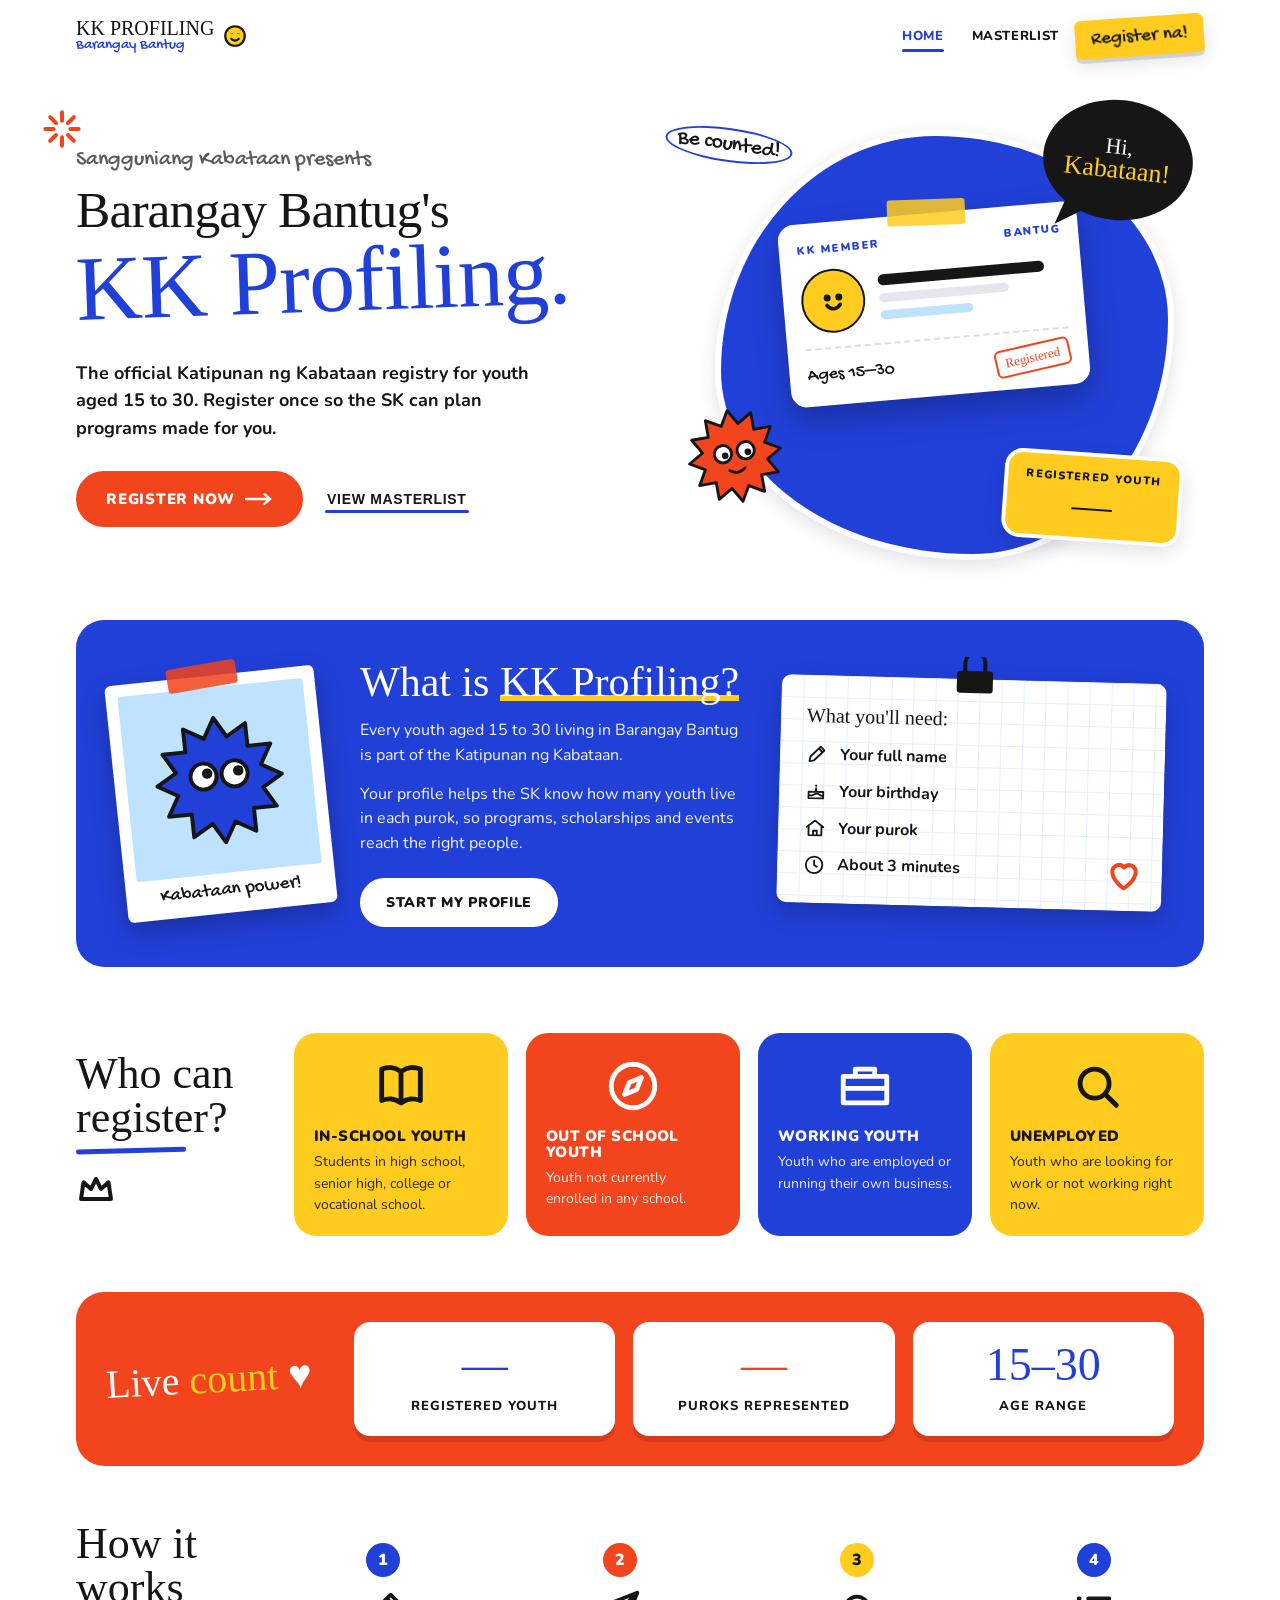
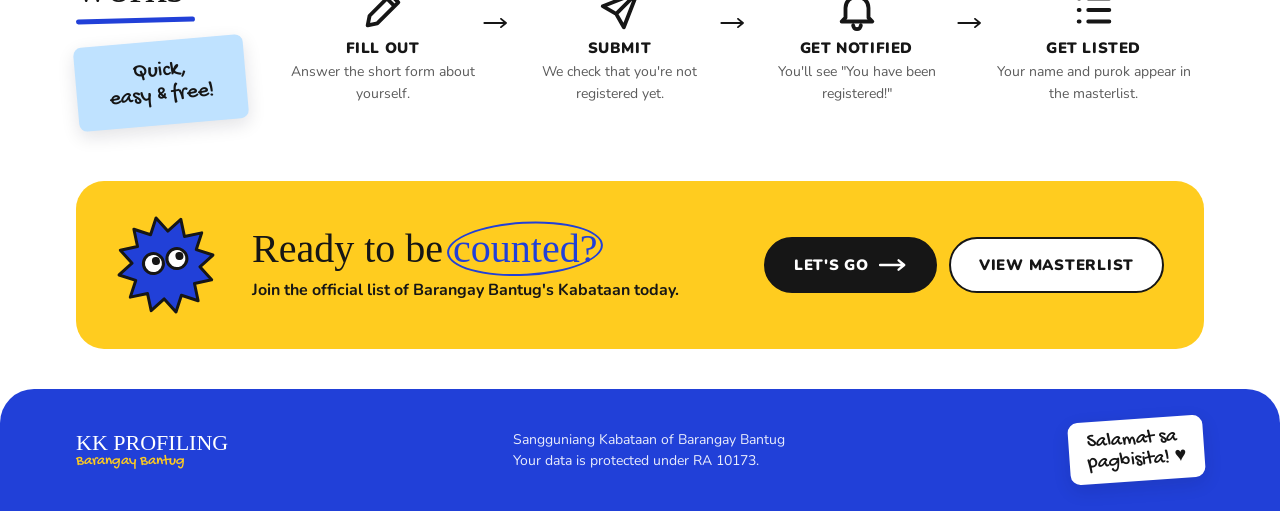
==== commit 0bfdb9f0: "Restyle site and admin in playful hand-drawn look Co-Authored-By: Claude Opus 5.5 <noreply@anthropic" ====
--- a/index.html
+++ b/index.html
@@ -7,26 +7,48 @@
   <meta name="description" content="Katipunan ng Kabataan (KK) Profiling registration for the youth of Barangay Bantug.">
   <link rel="preconnect" href="https://fonts.googleapis.com">
   <link rel="preconnect" href="https://fonts.gstatic.com" crossorigin>
-  <link href="https://fonts.googleapis.com/css2?family=Archivo+Black&family=Archivo:wght@400;600;700;800&display=swap" rel="stylesheet">
+  <link href="https://fonts.googleapis.com/css2?family=Permanent+Marker&family=Gochi+Hand&family=Nunito:wght@400;600;700;800;900&display=swap" rel="stylesheet">
   <link rel="stylesheet" href="style.css">
 </head>
 <body>
-  <!-- icon shapes -->
+  <!-- doodle library -->
   <svg width="0" height="0" style="position:absolute" aria-hidden="true">
-    <symbol id="i-sq" viewBox="0 0 22 22"><rect x="2" y="2" width="18" height="18" fill="#e1262c" stroke="#111" stroke-width="2.5"/></symbol>
-    <symbol id="i-ci" viewBox="0 0 22 22"><circle cx="11" cy="11" r="9" fill="#f6b90b" stroke="#111" stroke-width="2.5"/></symbol>
-    <symbol id="i-tr" viewBox="0 0 22 22"><path d="M11 2 L20 20 L2 20 Z" fill="#1d3fc4" stroke="#111" stroke-width="2.5" stroke-linejoin="round"/></symbol>
+    <symbol id="d-star" viewBox="0 0 24 24"><path d="M12 2.5l2.9 6.1 6.6.8-4.9 4.5 1.3 6.6L12 17.3 6.1 20.5l1.3-6.6L2.5 9.4l6.6-.8z"/></symbol>
+    <symbol id="d-spark" viewBox="0 0 24 24"><path d="M12 2v5M12 17v5M2 12h5M17 12h5M4.9 4.9l3.5 3.5M15.6 15.6l3.5 3.5M4.9 19.1l3.5-3.5M15.6 8.4l3.5-3.5"/></symbol>
+    <symbol id="d-squig" viewBox="0 0 100 24"><path d="M2 14C12 2 22 2 30 12s18 10 28 0 20-10 30 0 8 6 10 2"/></symbol>
+    <symbol id="d-arrow" viewBox="0 0 60 40"><path d="M4 8c16 28 36 28 50 10M44 15l10 3-1 10"/></symbol>
+    <symbol id="d-bolt" viewBox="0 0 24 24"><path d="M13 2L4 14h7l-2 8 11-13h-7l2-7z"/></symbol>
+    <symbol id="d-ast" viewBox="0 0 24 24"><path d="M12 3v18M4.2 7.5l15.6 9M4.2 16.5l15.6-9"/></symbol>
+    <symbol id="d-heart" viewBox="0 0 24 24"><path d="M12 20s-7-4.4-7-10a4 4 0 0 1 7-2.6A4 4 0 0 1 19 10c0 5.6-7 10-7 10z"/></symbol>
+    <symbol id="d-crown" viewBox="0 0 24 24"><path d="M3 18h18l-1.5-10-4.5 4-3-6-3 6-4.5-4z"/></symbol>
+    <symbol id="d-smile" viewBox="0 0 24 24"><circle cx="12" cy="12" r="9"/><path d="M8 14c1.2 1.6 2.5 2.3 4 2.3s2.8-.7 4-2.3M9 9.5v.5M15 9.5v.5"/></symbol>
+    <symbol id="d-burst" viewBox="0 0 100 100"><polygon points="50,2 58.8,17.2 74,8.4 74,26 91.6,26 82.8,41.2 98,50 82.8,58.8 91.6,74 74,74 74,91.6 58.8,82.8 50,98 41.2,82.8 26,91.6 26,74 8.4,74 17.2,58.8 2,50 17.2,41.2 8.4,26 26,26 26,8.4 41.2,17.2" fill="#f2441d" stroke="#161616" stroke-width="3" stroke-linejoin="round"/><circle cx="38" cy="46" r="9" fill="#fff" stroke="#161616" stroke-width="3"/><circle cx="62" cy="46" r="9" fill="#fff" stroke="#161616" stroke-width="3"/><circle cx="40" cy="48" r="3.5" fill="#161616"/><circle cx="64" cy="48" r="3.5" fill="#161616"/><path d="M42 64c5 4 11 4 16 0" fill="none" stroke="#161616" stroke-width="3" stroke-linecap="round"/></symbol>
+    <symbol id="d-burst-b" viewBox="0 0 100 100"><polygon points="50,2 58.8,17.2 74,8.4 74,26 91.6,26 82.8,41.2 98,50 82.8,58.8 91.6,74 74,74 74,91.6 58.8,82.8 50,98 41.2,82.8 26,91.6 26,74 8.4,74 17.2,58.8 2,50 17.2,41.2 8.4,26 26,26 26,8.4 41.2,17.2" fill="#2140d8" stroke="#161616" stroke-width="3" stroke-linejoin="round"/><circle cx="38" cy="46" r="10" fill="#fff" stroke="#161616" stroke-width="3"/><circle cx="62" cy="46" r="10" fill="#fff" stroke="#161616" stroke-width="3"/><circle cx="41" cy="44" r="4" fill="#161616"/><circle cx="65" cy="44" r="4" fill="#161616"/></symbol>
+    <!-- icons -->
+    <symbol id="i-book" viewBox="0 0 24 24"><path d="M4 5c3-1 5-1 8 1 3-2 5-2 8-1v13c-3-1-5-1-8 1-3-2-5-2-8-1zM12 6v13"/></symbol>
+    <symbol id="i-compass" viewBox="0 0 24 24"><circle cx="12" cy="12" r="9"/><path d="M15.5 8.5l-2 5-5 2 2-5z"/></symbol>
+    <symbol id="i-brief" viewBox="0 0 24 24"><path d="M3 8h18v11H3zM8 8V5h8v3M3 13h18"/></symbol>
+    <symbol id="i-search" viewBox="0 0 24 24"><circle cx="11" cy="11" r="6"/><path d="M15.5 15.5L20 20"/></symbol>
+    <symbol id="i-pencil" viewBox="0 0 24 24"><path d="M4 20l1-5L16 4l4 4L9 19zM14 6l4 4"/></symbol>
+    <symbol id="i-cake" viewBox="0 0 24 24"><path d="M4 20h16v-7H4zM4 16c2 1.5 4 1.5 6 0s4-1.5 6 0 4 1.5 4 0M12 13V9M12 6v.5"/></symbol>
+    <symbol id="i-house" viewBox="0 0 24 24"><path d="M3 11l9-7 9 7M5 10v10h14V10M10 20v-5h4v5"/></symbol>
+    <symbol id="i-clock" viewBox="0 0 24 24"><circle cx="12" cy="12" r="9"/><path d="M12 7v5l3 2"/></symbol>
+    <symbol id="i-send" viewBox="0 0 24 24"><path d="M21 3L10 14M21 3l-7 18-4-7-7-4z"/></symbol>
+    <symbol id="i-bell" viewBox="0 0 24 24"><path d="M6 16V11a6 6 0 0 1 12 0v5l2 2H4zM10 20a2 2 0 0 0 4 0"/></symbol>
+    <symbol id="i-list" viewBox="0 0 24 24"><path d="M9 6h11M9 12h11M9 18h11M4 6h.5M4 12h.5M4 18h.5"/></symbol>
+    <symbol id="i-arrow" viewBox="0 0 30 12"><path d="M1 6h26M21 1l6 5-6 5"/></symbol>
   </svg>
 
   <header class="nav">
     <div class="wrap">
       <a class="brand" href="./" data-go="home">
-        <span class="mark"><i class="m-sq"></i><i class="m-ci"></i></span>
         <span><b>KK PROFILING</b><small>Barangay Bantug</small></span>
+        <svg class="smile"><use href="#d-smile"/></svg>
       </a>
       <nav>
+        <a class="nav-link hide-sm" href="./" data-go="home" data-nav="home">Home</a>
         <a class="nav-link hide-sm" href="#list" data-go="list" data-nav="list">Masterlist</a>
-        <a class="btn btn-red btn-sm" href="#form" data-go="form">Register</a>
+        <a class="sticky-btn" href="#form" data-go="form">Register na!</a>
       </nav>
     </div>
   </header>
@@ -36,85 +58,125 @@
     <section class="hero">
       <div class="wrap">
         <div class="hero-copy">
-          <p class="kicker"><span class="dot"></span>Sangguniang Kabataan · Registration open</p>
-          <h1>Barangay Bantug's <span class="hl">KK Profiling</span></h1>
-          <span class="rule"></span>
-          <p class="sub">The official Katipunan ng Kabataan registry for youth aged 15 to 30.
-            Register once so the SK can plan programs and services that fit you.</p>
+          <svg class="doodle red d1 hide-sm"><use href="#d-spark"/></svg>
+          <p class="hero-kicker">Sangguniang Kabataan presents</p>
+          <h1><span class="l1">Barangay Bantug's</span><span class="l2">KK Profiling.</span></h1>
+          <p class="sub">The official Katipunan ng Kabataan registry for youth aged 15 to 30. Register once so the SK can plan programs made for you.</p>
           <div class="cta">
-            <button class="btn btn-red btn-lg" data-go="form">Register now →</button>
-            <button class="btn btn-lg" data-go="list">View masterlist</button>
-          </div>
-          <ul class="ticks">
-            <li><svg class="ico"><use href="#i-sq"/></svg>Free, and takes about 3 minutes</li>
-            <li><svg class="ico"><use href="#i-ci"/></svg>Your private details stay with the SK</li>
-            <li><svg class="ico"><use href="#i-tr"/></svg>For every Kabataan in every purok</li>
+            <button class="btn btn-red btn-lg" data-go="form">Register now <svg class="arrow"><use href="#i-arrow"/></svg></button>
+            <button class="btn-link" data-go="list">View masterlist</button>
+          </div>
+        </div>
+        <div class="hero-art" aria-hidden="true">
+          <div class="blob"></div>
+          <div class="bubble"><span>Hi,<b>Kabataan!</b></span></div>
+          <div class="id-card">
+            <div class="id-top"><span>KK MEMBER</span><span>BANTUG</span></div>
+            <div class="id-body">
+              <div class="id-face"><svg viewBox="0 0 24 24"><circle cx="8.5" cy="10" r="1" fill="#161616"/><circle cx="15.5" cy="10" r="1" fill="#161616"/><path d="M8 14.5c1.2 1.6 2.5 2.3 4 2.3s2.8-.7 4-2.3"/></svg></div>
+              <div class="id-lines"><i></i><i></i><i></i></div>
+            </div>
+            <div class="id-foot"><span class="hand">Ages 15–30</span><span class="stamp">Registered</span></div>
+          </div>
+          <svg class="burst"><use href="#d-burst"/></svg>
+          <div class="count-sticker"><small>Registered youth</small><b class="js-total">—</b></div>
+          <div class="note-arrow"><span>Be counted!</span></div>
+        </div>
+      </div>
+    </section>
+
+    <div class="wrap">
+      <section class="about">
+        <div class="polaroid">
+          <div class="polaroid-in"><svg viewBox="0 0 100 100"><use href="#d-burst-b"/></svg></div>
+          <span class="cap">Kabataan power!</span>
+        </div>
+        <div>
+          <h2>What is <span class="u">KK Profiling?</span></h2>
+          <p>Every youth aged 15 to 30 living in Barangay Bantug is part of the Katipunan ng Kabataan.</p>
+          <p>Your profile helps the SK know how many youth live in each purok, so programs, scholarships and events reach the right people.</p>
+          <button class="btn" data-go="form">Start my profile</button>
+        </div>
+        <div class="notepad">
+          <svg class="clip" viewBox="0 0 48 40" aria-hidden="true"><rect x="6" y="14" width="36" height="22" rx="3" fill="#161616"/><path d="M14 16V6a10 10 0 0 1 20 0v10" fill="none" stroke="#161616" stroke-width="4"/></svg>
+          <h3>What you'll need:</h3>
+          <ul>
+            <li><svg class="ico"><use href="#i-pencil"/></svg>Your full name</li>
+            <li><svg class="ico"><use href="#i-cake"/></svg>Your birthday</li>
+            <li><svg class="ico"><use href="#i-house"/></svg>Your purok</li>
+            <li><svg class="ico"><use href="#i-clock"/></svg>About 3 minutes</li>
           </ul>
-        </div>
-        <div class="hero-art" aria-hidden="true">
-          <div class="art-card art-status"><small>STATUS</small><b>Registration open</b></div>
-          <div class="shape circle-y"></div>
-          <div class="shape square-r"><span class="tri"></span></div>
-          <div class="tri-ink"></div>
-          <div class="art-card art-count"><small>REGISTERED YOUTH</small><b class="js-total">—</b></div>
-        </div>
-      </div>
-    </section>
-
-    <div class="ticker" aria-hidden="true">
-      <div class="ticker-track">
-        <span>In-school youth</span><span>Out of school youth</span><span>Working youth</span><span>Ages 15–30</span><span>Katipunan ng Kabataan</span><span>Barangay Bantug</span>
-        <span>In-school youth</span><span>Out of school youth</span><span>Working youth</span><span>Ages 15–30</span><span>Katipunan ng Kabataan</span><span>Barangay Bantug</span>
-      </div>
-    </div>
-
-    <section class="stats-row">
-      <div class="stat-tile y"><b class="js-total">—</b><span>Registered youth</span></div>
-      <div class="stat-tile"><b id="st-puroks">—</b><span>Puroks represented</span></div>
-      <div class="stat-tile y"><b>15–30</b><span>Age range</span></div>
-      <div class="stat-tile"><b>3 min</b><span>To register</span></div>
-    </section>
+          <svg class="doodle heart" viewBox="0 0 24 24"><use href="#d-heart"/></svg>
+        </div>
+      </section>
+    </div>
 
     <section class="section">
       <div class="wrap">
-        <div class="section-head">
-          <p class="eyebrow">Simple steps</p>
-          <h2>How it works</h2>
-          <p>Three steps to be part of the official KK list.</p>
-        </div>
-        <div class="steps">
-          <div class="step"><span class="num">1</span><h3>Fill out the form</h3><p>Enter your name, birthday, purok and youth classification.</p></div>
-          <div class="step"><span class="num">2</span><h3>Submit</h3><p>We check that you're not registered yet, then save your profile.</p></div>
-          <div class="step"><span class="num">3</span><h3>Get listed</h3><p>Your name and purok appear in the public KK masterlist.</p></div>
-        </div>
-      </div>
-    </section>
-
-    <section class="band-red">
-      <div class="wrap">
+        <div class="who">
+          <div class="who-title">
+            <h2 class="sec-title">Who can<br>register?</h2>
+            <svg class="doodle hide-sm" style="width:40px;height:40px;position:relative;margin-top:16px"><use href="#d-crown"/></svg>
+          </div>
+          <div class="cat"><svg class="big-ico"><use href="#i-book"/></svg><h3>In-school youth</h3><p>Students in high school, senior high, college or vocational school.</p></div>
+          <div class="cat"><svg class="big-ico"><use href="#i-compass"/></svg><h3>Out of school youth</h3><p>Youth not currently enrolled in any school.</p></div>
+          <div class="cat"><svg class="big-ico"><use href="#i-brief"/></svg><h3>Working youth</h3><p>Youth who are employed or running their own business.</p></div>
+          <div class="cat"><svg class="big-ico"><use href="#i-search"/></svg><h3>Unemployed</h3><p>Youth who are looking for work or not working right now.</p></div>
+        </div>
+      </div>
+    </section>
+
+    <div class="wrap">
+      <section class="band">
+        <h2>Live <span class="y">count</span> ♥</h2>
+        <div class="band-card"><b class="js-total">—</b><span>Registered youth</span></div>
+        <div class="band-card"><b id="st-puroks">—</b><span>Puroks represented</span></div>
+        <div class="band-card"><b>15–30</b><span>Age range</span></div>
+      </section>
+    </div>
+
+    <section class="section">
+      <div class="wrap">
+        <div class="process">
+          <div>
+            <h2 class="sec-title">How it works</h2>
+            <div class="note-sky">Quick,<br>easy &amp; free!</div>
+          </div>
+          <div class="steps">
+            <div class="step"><span class="n">1</span><svg class="s-ico"><use href="#i-pencil"/></svg><h3>Fill out</h3><p>Answer the short form about yourself.</p></div>
+            <div class="step"><span class="n">2</span><svg class="s-ico"><use href="#i-send"/></svg><h3>Submit</h3><p>We check that you're not registered yet.</p></div>
+            <div class="step"><span class="n">3</span><svg class="s-ico"><use href="#i-bell"/></svg><h3>Get notified</h3><p>You'll see "You have been registered!"</p></div>
+            <div class="step"><span class="n">4</span><svg class="s-ico"><use href="#i-list"/></svg><h3>Get listed</h3><p>Your name and purok appear in the masterlist.</p></div>
+          </div>
+        </div>
+      </div>
+    </section>
+
+    <div class="wrap">
+      <section class="cta-band">
+        <svg class="burst-s"><use href="#d-burst-b"/></svg>
         <div>
-          <h2>Kabataan, magparehistro na!</h2>
-          <p>Be counted. Be heard. Be part of Barangay Bantug's youth programs.</p>
+          <h2>Ready to be <span class="scribble">counted?</span></h2>
+          <p>Join the official list of Barangay Bantug's Kabataan today.</p>
         </div>
         <div class="actions">
-          <button class="btn btn-yellow btn-lg" data-go="form">Register now</button>
-          <button class="btn btn-ink btn-lg" data-go="list">View masterlist</button>
-        </div>
-      </div>
-    </section>
+          <button class="btn btn-ink btn-lg" data-go="form">Let's go <svg class="arrow"><use href="#i-arrow"/></svg></button>
+          <button class="btn btn-lg" data-go="list">View masterlist</button>
+        </div>
+      </section>
+    </div>
   </main>
 
   <!-- ============ MASTERLIST ============ -->
   <main id="view-list" class="view" hidden>
-    <section class="page-head blue">
-      <div class="deco"></div>
+    <section class="page-head">
       <div class="wrap">
         <div>
           <p class="kicker">Public masterlist</p>
-          <h1>KK Masterlist</h1>
+          <h1>KK <span class="hl-blue">Masterlist</span></h1>
           <p>Everyone registered in Barangay Bantug's KK Profiling. Only names and puroks are shown to protect everyone's privacy.</p>
         </div>
-        <button class="btn btn-yellow" data-go="form">Register now</button>
+        <button class="btn btn-red" data-go="form">Register now <svg class="arrow"><use href="#i-arrow"/></svg></button>
       </div>
     </section>
     <div class="wrap">
@@ -130,20 +192,19 @@
             <tbody id="list-body"><tr><td colspan="3" class="empty">Loading…</td></tr></tbody>
           </table>
         </div>
-        <p class="small muted" style="margin-top:12px">Not on the list? <a href="#form" data-go="form"><b>Register here.</b></a></p>
+        <p class="small muted" style="margin-top:14px">Not on the list? <a href="#form" data-go="form"><b>Register here.</b></a></p>
       </section>
     </div>
   </main>
 
   <!-- ============ REGISTRATION FORM ============ -->
   <main id="view-form" class="view" hidden>
-    <section class="page-head red">
-      <div class="deco"></div>
+    <section class="page-head">
       <div class="wrap">
         <div>
-          <p class="kicker">Barangay Bantug · Katipunan ng Kabataan</p>
-          <h1>KK Profile Registration</h1>
-          <p>Fill out all fields marked with <b>*</b>. It takes about 3 minutes.</p>
+          <p class="kicker"><span class="dot"></span>Barangay Bantug · Katipunan ng Kabataan</p>
+          <h1>KK Profile <span class="hl-red">Registration</span></h1>
+          <p>Fill out all fields marked with <b class="req">*</b>. It takes about 3 minutes.</p>
         </div>
       </div>
     </section>
@@ -198,7 +259,7 @@
           <p class="err"></p>
         </section>
 
-        <div class="group-label"><span class="n">2</span><h2>Contact &amp; status</h2></div>
+        <div class="group-label"><span class="n" style="background:var(--blue)">2</span><h2>Contact &amp; status</h2></div>
         <section class="q">
           <label class="q-title" for="f-contact">Contact number</label>
           <input id="f-contact" name="contact" type="tel" inputmode="numeric" placeholder="09XXXXXXXXX" maxlength="11">
@@ -234,7 +295,7 @@
           <p class="err"></p>
         </section>
 
-        <div class="group-label"><span class="n">3</span><h2>Address &amp; consent</h2></div>
+        <div class="group-label"><span class="n" style="background:var(--yellow);color:var(--ink)">3</span><h2>Address &amp; consent</h2></div>
         <section class="q">
           <label class="q-title" for="purok-select">Purok <span class="req">*</span></label>
           <select name="purok" required id="purok-select">
@@ -253,7 +314,7 @@
 
         <div class="form-actions">
           <button type="submit" class="btn btn-red btn-lg" id="submit-btn">Submit registration</button>
-          <button type="button" class="btn btn-plain" data-go="home">Cancel</button>
+          <button type="button" class="btn-link" data-go="home">Cancel</button>
         </div>
         <p id="form-msg" class="form-msg" role="alert" hidden></p>
       </form>
@@ -264,12 +325,13 @@
   <main id="view-success" class="view" hidden>
     <div class="success">
       <div class="success-card">
-        <span class="s1"></span><span class="s2"></span>
-        <div class="check-badge"><svg viewBox="0 0 24 24" fill="none" stroke="#111" stroke-width="3.5" stroke-linecap="square"><path d="M4 12.5l5 5L20 6.5"/></svg></div>
-        <h1>Registration successful</h1>
+        <svg class="burst" aria-hidden="true"><use href="#d-burst"/></svg>
+        <svg class="doodle" style="width:40px;height:40px;right:28px;top:26px" aria-hidden="true"><use href="#d-spark"/></svg>
+        <div class="check-badge"><svg viewBox="0 0 24 24" fill="none" stroke="#161616" stroke-width="3.2" stroke-linecap="round" stroke-linejoin="round"><path d="M4 12.5l5 5L20 6.5"/></svg></div>
+        <h1>Registration successful!</h1>
         <p id="success-text">You have been registered in Barangay Bantug's KK Profiling.</p>
         <div class="form-actions">
-          <button class="btn btn-blue" data-go="list">View masterlist</button>
+          <button class="btn btn-yellow" data-go="list">View masterlist</button>
           <button class="btn" data-go="form">Register another person</button>
         </div>
       </div>
@@ -278,8 +340,9 @@
 
   <footer class="footer">
     <div class="wrap">
-      <span><b>BARANGAY BANTUG</b> · Sangguniang Kabataan · KK Profiling</span>
-      <span>Your data is protected under RA 10173</span>
+      <div class="brand"><span><b>KK PROFILING</b><small>Barangay Bantug</small></span></div>
+      <p>Sangguniang Kabataan of Barangay Bantug<br>Your data is protected under RA 10173.</p>
+      <div class="thanks">Salamat sa<br>pagbisita! ♥</div>
     </div>
   </footer>
 
--- a/style.css
+++ b/style.css
@@ -1,356 +1,420 @@
 /* ==========================================================
-   Barangay Bantug KK Profiling — bold primary / geometric style
+   Barangay Bantug KK Profiling — playful hand-drawn style
    ========================================================== */
 :root {
-  --red: #e1262c;
-  --red-dark: #b81a20;
-  --blue: #1d3fc4;
-  --blue-dark: #142e94;
-  --yellow: #f6b90b;
-  --ink: #111111;
-  --cream: #eeeae2;
+  --blue: #2140d8;
+  --blue-dark: #1630b0;
+  --yellow: #ffcc1f;
+  --red: #f2441d;
+  --sky: #bfe2ff;
+  --ink: #161616;
   --paper: #ffffff;
-  --muted: #55524c;
-  --line: 3px solid var(--ink);
-  --shadow: 6px 6px 0 var(--ink);
-  --shadow-sm: 4px 4px 0 var(--ink);
-  --display: "Archivo Black", "Arial Black", system-ui, sans-serif;
-  --body: "Archivo", system-ui, sans-serif;
+  --bg: #ffffff;
+  --soft: #f6f5f1;
+  --muted: #5b5b5b;
+  --radius: 22px;
+  --marker: "Permanent Marker", "Comic Sans MS", cursive;
+  --hand: "Gochi Hand", "Comic Sans MS", cursive;
+  --body: "Nunito", system-ui, sans-serif;
+  --lift: 0 6px 18px rgba(20, 20, 40, .12);
   color-scheme: light;
 }
 
 * { box-sizing: border-box; }
 html { scroll-behavior: smooth; }
 body {
-  margin: 0;
-  background: var(--cream);
-  color: var(--ink);
-  font-family: var(--body);
-  font-size: 16px;
-  line-height: 1.5;
+  margin: 0; background: var(--bg); color: var(--ink);
+  font-family: var(--body); font-size: 16px; line-height: 1.55;
   -webkit-font-smoothing: antialiased;
-  min-height: 100vh;
-  display: flex;
-  flex-direction: column;
-}
-.footer { margin-top: auto; }
+  min-height: 100vh; display: flex; flex-direction: column; overflow-x: hidden;
+}
 [hidden] { display: none !important; }
-h1, h2, h3 { font-family: var(--display); font-weight: 400; text-transform: uppercase; line-height: 1.02; margin: 0; letter-spacing: -.01em; }
+h1, h2, h3 { margin: 0; line-height: 1.05; font-weight: 400; }
 p { margin: 0; }
 a { color: inherit; }
-.wrap { max-width: 1180px; margin: 0 auto; padding: 0 16px; }
+.wrap { max-width: 1160px; margin: 0 auto; padding: 0 16px; position: relative; }
 .muted { color: var(--muted); }
 .small { font-size: 13px; }
+.marker { font-family: var(--marker); }
+.hand { font-family: var(--hand); }
+.hl-blue { color: var(--blue); }
+.hl-red { color: var(--red); }
+.ul { background: linear-gradient(transparent 70%, var(--yellow) 70%, var(--yellow) 92%, transparent 92%); padding: 0 4px; }
+
+/* doodles */
+.doodle { position: absolute; pointer-events: none; fill: none; stroke: var(--ink); stroke-width: 2.4; stroke-linecap: round; stroke-linejoin: round; }
+.doodle.blue { stroke: var(--blue); }
+.doodle.red { stroke: var(--red); }
+.doodle.fill-y { fill: var(--yellow); }
+.ico { width: 22px; height: 22px; fill: none; stroke: currentColor; stroke-width: 2; stroke-linecap: round; stroke-linejoin: round; flex: none; }
 
 /* ---------- nav ---------- */
-.nav {
-  position: sticky; top: 0; z-index: 20;
-  background: var(--paper); border-bottom: var(--line);
-}
-.nav .wrap { display: flex; align-items: center; justify-content: space-between; gap: 12px; height: 64px; }
-.brand { display: flex; align-items: center; gap: 10px; text-decoration: none; cursor: pointer; }
-.brand b { font-family: var(--display); font-weight: 400; display: block; font-size: 15px; letter-spacing: .02em; line-height: 1.1; }
-.brand small { display: block; font-size: 11px; text-transform: uppercase; letter-spacing: .12em; color: var(--muted); }
-.mark { position: relative; width: 34px; height: 34px; flex: none; }
-.mark i { position: absolute; display: block; border: 2px solid var(--ink); }
-.mark .m-sq { width: 22px; height: 22px; background: var(--red); left: 0; bottom: 0; }
-.mark .m-ci { width: 18px; height: 18px; background: var(--yellow); border-radius: 50%; right: 0; top: 0; }
-.nav nav { display: flex; align-items: center; gap: 6px; }
+.nav { position: sticky; top: 0; z-index: 30; background: rgba(255,255,255,.94); backdrop-filter: blur(6px); }
+.nav .wrap { display: flex; align-items: center; justify-content: space-between; gap: 12px; height: 72px; }
+.brand { display: flex; align-items: center; gap: 8px; text-decoration: none; cursor: pointer; line-height: .9; }
+.brand b { font-family: var(--marker); font-weight: 400; font-size: 20px; display: block; }
+.brand small { font-family: var(--hand); font-size: 15px; color: var(--blue); display: block; margin-top: 2px; }
+.brand .smile { width: 26px; height: 26px; fill: var(--yellow); stroke: var(--ink); stroke-width: 2; }
+.nav nav { display: flex; align-items: center; gap: 4px; }
 .nav-link {
-  font-weight: 700; font-size: 13px; text-transform: uppercase; letter-spacing: .06em;
-  text-decoration: none; padding: 8px 12px; cursor: pointer; border-bottom: 3px solid transparent;
-}
-.nav-link:hover, .nav-link.active { border-bottom-color: var(--red); }
-.tag {
-  display: inline-block; font-size: 11px; font-weight: 700; text-transform: uppercase; letter-spacing: .1em;
-  background: var(--ink); color: var(--paper); padding: 3px 8px;
-}
+  font-weight: 800; font-size: 13px; text-transform: uppercase; letter-spacing: .05em;
+  text-decoration: none; padding: 8px 12px; cursor: pointer; position: relative;
+}
+.nav-link.active, .nav-link:hover { color: var(--blue); }
+.nav-link.active::after, .nav-link:hover::after { content: ""; position: absolute; left: 12px; right: 12px; bottom: 2px; height: 3px; border-radius: 3px; background: var(--blue); }
+.sticky-btn {
+  font-family: var(--hand); font-size: 19px; line-height: 1; text-decoration: none; cursor: pointer; border: 0;
+  background: var(--yellow); color: var(--ink); padding: 10px 16px; border-radius: 6px;
+  transform: rotate(-4deg); box-shadow: 0 4px 0 rgba(0,0,0,.12), var(--lift); transition: transform .15s;
+}
+.sticky-btn:hover { transform: rotate(0) scale(1.04); }
+.tag { display: inline-block; font-family: var(--hand); font-size: 17px; background: var(--ink); color: var(--yellow); padding: 3px 12px; border-radius: 999px; }
 
 /* ---------- buttons ---------- */
 .btn {
-  display: inline-flex; align-items: center; justify-content: center; gap: 8px;
-  font-family: var(--body); font-weight: 800; font-size: 14px; text-transform: uppercase; letter-spacing: .06em;
-  padding: 12px 20px; border: var(--line); background: var(--paper); color: var(--ink);
-  box-shadow: var(--shadow-sm); cursor: pointer; text-decoration: none;
-  transition: transform .08s ease, box-shadow .08s ease;
-}
-.btn:hover { transform: translate(-2px, -2px); box-shadow: 6px 6px 0 var(--ink); }
-.btn:active { transform: translate(3px, 3px); box-shadow: 1px 1px 0 var(--ink); }
-.btn:disabled { opacity: .6; cursor: wait; transform: none; }
-.btn-red { background: var(--red); color: var(--paper); }
-.btn-blue { background: var(--blue); color: var(--paper); }
-.btn-yellow { background: var(--yellow); }
-.btn-ink { background: var(--ink); color: var(--paper); box-shadow: 4px 4px 0 var(--red); }
-.btn-lg { padding: 16px 26px; font-size: 15px; }
-.btn-sm { padding: 8px 14px; font-size: 12px; box-shadow: 3px 3px 0 var(--ink); }
-.btn-plain { background: transparent; border-color: transparent; box-shadow: none; text-decoration: underline; text-underline-offset: 4px; }
-.btn-plain:hover { transform: none; box-shadow: none; color: var(--red); }
-.btn:focus-visible, input:focus-visible, select:focus-visible, .chip:focus-visible { outline: 3px solid var(--blue); outline-offset: 3px; }
+  display: inline-flex; align-items: center; justify-content: center; gap: 10px;
+  font-family: var(--body); font-weight: 900; font-size: 14px; text-transform: uppercase; letter-spacing: .05em;
+  padding: 13px 24px; border-radius: 999px; border: 2.5px solid var(--ink); background: var(--paper); color: var(--ink);
+  cursor: pointer; text-decoration: none; transition: transform .12s ease, box-shadow .12s ease;
+}
+.btn:hover { transform: translateY(-2px) rotate(-1deg); box-shadow: 0 6px 0 var(--ink); }
+.btn:active { transform: translateY(1px); box-shadow: none; }
+.btn:disabled { opacity: .6; cursor: wait; transform: none; box-shadow: none; }
+.btn-red { background: var(--red); border-color: var(--red); color: #fff; }
+.btn-blue { background: var(--blue); border-color: var(--blue); color: #fff; }
+.btn-yellow { background: var(--yellow); border-color: var(--ink); }
+.btn-ink { background: var(--ink); color: #fff; }
+.btn-lg { padding: 16px 28px; font-size: 15px; }
+.btn-sm { padding: 8px 16px; font-size: 12px; }
+.btn .arrow { width: 28px; height: 12px; stroke: currentColor; stroke-width: 2.5; fill: none; stroke-linecap: round; stroke-linejoin: round; }
+.btn-link {
+  font-weight: 900; font-size: 14px; text-transform: uppercase; letter-spacing: .05em; background: none; border: 0;
+  padding: 10px 2px; cursor: pointer; color: var(--ink); text-decoration: none; position: relative;
+}
+.btn-link::after { content: ""; position: absolute; left: 0; right: 0; bottom: 4px; height: 3px; border-radius: 3px; background: var(--blue); transition: transform .15s; }
+.btn-link:hover::after { transform: scaleX(1.12); }
+.btn:focus-visible, .btn-link:focus-visible, input:focus-visible, select:focus-visible, .chip:focus-visible, .sticky-btn:focus-visible { outline: 3px solid var(--blue); outline-offset: 3px; }
 
 /* ---------- hero ---------- */
-.hero { border-bottom: var(--line); background: linear-gradient(90deg, var(--paper) 50%, var(--blue) 50%); }
-.hero .wrap { display: grid; grid-template-columns: 1.1fr 1fr; padding: 0; }
-.hero-copy { padding: 56px 40px 56px 16px; }
-.kicker {
-  display: inline-flex; align-items: center; gap: 8px;
-  font-size: 12px; font-weight: 800; text-transform: uppercase; letter-spacing: .14em; margin-bottom: 18px;
-}
-.kicker .dot { width: 10px; height: 10px; border-radius: 50%; background: var(--red); border: 2px solid var(--ink); animation: pulse 1.6s infinite; }
-@keyframes pulse { 50% { transform: scale(1.35); } }
-.hero h1 { font-size: clamp(40px, 6.4vw, 78px); }
-.hero h1 .hl { color: var(--yellow); -webkit-text-stroke: 2px var(--ink); paint-order: stroke fill; display: block; }
-.rule { display: block; width: 64px; height: 6px; background: var(--red); margin: 22px 0; }
-.sub { font-size: 18px; max-width: 520px; color: #2b2925; }
-.cta { display: flex; flex-wrap: wrap; gap: 14px; margin: 30px 0 28px; }
-.ticks { list-style: none; padding: 0; margin: 0; display: grid; gap: 10px; }
-.ticks li { display: flex; align-items: center; gap: 12px; font-weight: 600; }
-.ico { width: 22px; height: 22px; flex: none; }
-
-.hero-art {
-  position: relative; background: var(--blue); border-left: var(--line); min-height: 460px; overflow: hidden;
-}
-.hero-art::before {
-  content: ""; position: absolute; inset: 0;
-  background-image: radial-gradient(rgba(255,255,255,.18) 1.5px, transparent 1.6px);
-  background-size: 18px 18px;
-}
-.shape { position: absolute; border: var(--line); }
-.circle-y { width: 150px; height: 150px; border-radius: 50%; background: var(--yellow); left: 16%; top: 30%; }
-.square-r {
-  width: 170px; height: 170px; background: var(--red); left: 38%; top: 38%; transform: rotate(-14deg);
-  box-shadow: 10px 10px 0 var(--ink); display: grid; place-items: center;
-}
-.square-r .tri { width: 70px; height: 70px; background: var(--paper); border: var(--line); display: grid; place-items: center; }
-.square-r .tri::after { content: ""; border-left: 14px solid transparent; border-right: 14px solid transparent; border-bottom: 22px solid var(--ink); }
-.tri-ink { position: absolute; right: -30px; bottom: 40px; border-top: 60px solid transparent; border-bottom: 60px solid transparent; border-right: 90px solid var(--ink); }
-.art-card {
-  position: absolute; background: var(--paper); border: var(--line); box-shadow: var(--shadow-sm);
-  padding: 10px 14px; z-index: 2;
-}
-.art-card small { display: block; font-size: 10px; font-weight: 800; letter-spacing: .14em; color: var(--muted); }
-.art-card b { font-family: var(--display); font-weight: 400; font-size: 15px; text-transform: uppercase; }
-.art-status { top: 28px; right: 28px; }
-.art-status b::before { content: ""; display: inline-block; width: 9px; height: 9px; border-radius: 50%; background: #1fa34a; margin-right: 6px; }
-.art-count { bottom: 28px; right: 28px; background: var(--ink); color: var(--paper); box-shadow: 4px 4px 0 var(--yellow); }
-.art-count small { color: #bdb8ae; }
-.art-count b { font-size: 34px; display: block; line-height: 1; margin-top: 4px; }
-
-/* ---------- ticker ---------- */
-.ticker { background: var(--ink); color: var(--paper); border-bottom: var(--line); overflow: hidden; white-space: nowrap; }
-.ticker-track { display: inline-flex; animation: scroll 32s linear infinite; }
-.ticker span { font-size: 12px; font-weight: 800; letter-spacing: .14em; text-transform: uppercase; padding: 13px 22px; display: inline-flex; align-items: center; gap: 22px; }
-.ticker span::after { content: ""; width: 8px; height: 8px; background: var(--yellow); transform: rotate(45deg); }
-@keyframes scroll { to { transform: translateX(-50%); } }
-@media (prefers-reduced-motion: reduce) { .ticker-track, .kicker .dot { animation: none; } }
-
-/* ---------- stats ---------- */
-.stats-row { display: grid; grid-template-columns: repeat(4, 1fr); border-bottom: var(--line); }
-.stat-tile { padding: 26px 20px; border-right: var(--line); background: var(--paper); text-align: center; }
-.stat-tile:last-child { border-right: 0; }
-.stat-tile.y { background: var(--yellow); }
-.stat-tile b { display: block; font-family: var(--display); font-weight: 400; font-size: clamp(28px, 4vw, 42px); line-height: 1; }
-.stat-tile span { display: block; margin-top: 8px; font-size: 12px; font-weight: 800; letter-spacing: .12em; text-transform: uppercase; }
-
-/* ---------- sections ---------- */
-.section { padding: 64px 0; }
-.section-head { text-align: center; margin-bottom: 36px; }
-.section-head .eyebrow { color: var(--red); font-size: 12px; font-weight: 800; letter-spacing: .16em; text-transform: uppercase; margin-bottom: 8px; }
-.section-head h2 { font-size: clamp(28px, 4vw, 44px); }
-.section-head p { margin-top: 10px; color: var(--muted); }
-.steps { display: grid; grid-template-columns: repeat(3, 1fr); gap: 22px; }
-.step { background: var(--paper); border: var(--line); box-shadow: var(--shadow); padding: 26px 22px 24px; position: relative; }
-.step .num {
-  position: absolute; top: -20px; left: 20px; width: 40px; height: 40px; border: var(--line);
-  display: grid; place-items: center; font-family: var(--display); font-size: 18px;
-}
-.step:nth-child(1) .num { background: var(--red); color: var(--paper); }
-.step:nth-child(2) .num { background: var(--yellow); border-radius: 50%; }
-.step:nth-child(3) .num { background: var(--blue); color: var(--paper); }
-.step h3 { font-size: 19px; margin: 12px 0 8px; }
-.step p { color: var(--muted); font-size: 15px; }
-
-.band-red { background: var(--red); color: var(--paper); border-top: var(--line); border-bottom: var(--line); position: relative; overflow: hidden; }
-.band-red .wrap { display: flex; align-items: center; justify-content: space-between; gap: 24px; padding-top: 48px; padding-bottom: 48px; flex-wrap: wrap; position: relative; }
-.band-red h2 { font-size: clamp(28px, 4vw, 46px); }
-.band-red p { margin-top: 8px; font-size: 17px; }
-.band-red .actions { display: flex; gap: 12px; flex-wrap: wrap; }
-.band-red::before { content: ""; position: absolute; width: 220px; height: 220px; border-radius: 50%; background: var(--yellow); border: var(--line); right: -60px; top: -90px; }
-
-.footer { background: var(--ink); color: #cfcabf; font-size: 13px; }
-.footer .wrap { display: flex; justify-content: space-between; gap: 12px; padding-top: 22px; padding-bottom: 22px; flex-wrap: wrap; }
-.footer b { color: var(--paper); font-family: var(--display); font-weight: 400; letter-spacing: .04em; }
-
-/* ---------- page headers ---------- */
-.page-head { border-bottom: var(--line); color: var(--paper); position: relative; overflow: hidden; }
-.page-head.blue { background: var(--blue); }
-.page-head.red { background: var(--red); }
-.page-head.ink { background: var(--ink); }
-.page-head .wrap { display: flex; align-items: flex-end; justify-content: space-between; gap: 20px; padding-top: 40px; padding-bottom: 40px; flex-wrap: wrap; position: relative; z-index: 1; }
-.page-head.ink .btn { box-shadow: 4px 4px 0 var(--red); }
-.page-head h1 { font-size: clamp(32px, 5vw, 56px); }
-.page-head p { margin-top: 10px; max-width: 560px; opacity: .92; }
-.page-head .kicker { margin-bottom: 10px; }
-.page-head .deco { position: absolute; right: -46px; top: -46px; transform: rotate(14deg); width: 150px; height: 150px; background: var(--yellow); border: var(--line); }
-.page-head.red .deco { border-radius: 50%; transform: none; }
+.hero { padding: 28px 0 40px; position: relative; }
+.hero .wrap { display: grid; grid-template-columns: 1.05fr 1fr; gap: 24px; align-items: center; }
+.hero-copy { position: relative; padding: 20px 0; }
+.hero-kicker { font-family: var(--hand); font-size: 22px; color: var(--muted); margin-bottom: 6px; }
+.hero h1 { font-family: var(--marker); font-size: clamp(44px, 7.2vw, 92px); letter-spacing: -.01em; }
+.hero h1 .l1 { display: block; font-size: .56em; }
+.hero h1 .l2 { display: block; color: var(--blue); transform: rotate(-2deg); transform-origin: left; margin-top: 4px; }
+.hero .sub { font-size: 18px; font-weight: 700; max-width: 470px; margin-top: 22px; }
+.cta { display: flex; flex-wrap: wrap; align-items: center; gap: 22px; margin-top: 28px; }
+.hero .d1 { width: 40px; height: 40px; left: -34px; top: -14px; }
+.hero .d2 { width: 34px; height: 40px; left: -4px; bottom: -6px; }
+
+.hero-art { position: relative; min-height: 470px; }
+.blob {
+  position: absolute; inset: 30px 30px 10px 50px; background: var(--blue);
+  border-radius: 48% 52% 44% 56% / 56% 44% 56% 44%; border: 6px solid #fff; box-shadow: var(--lift);
+}
+.id-card {
+  position: absolute; left: 22%; top: 24%; width: 60%; max-width: 300px; background: #fff; border-radius: 16px;
+  padding: 18px 18px 16px; transform: rotate(-5deg); box-shadow: 0 14px 30px rgba(0,0,0,.25); z-index: 2;
+}
+.id-card::before { content: ""; position: absolute; top: -14px; left: 50%; width: 78px; height: 26px; transform: translateX(-50%) rotate(3deg); background: rgba(255, 204, 31, .85); border-radius: 3px; }
+.id-top { display: flex; align-items: center; justify-content: space-between; font-weight: 900; font-size: 11px; letter-spacing: .14em; color: var(--blue); }
+.id-body { display: flex; gap: 14px; align-items: center; margin-top: 12px; }
+.id-face { width: 64px; height: 64px; border-radius: 50%; background: var(--yellow); border: 2.5px solid var(--ink); display: grid; place-items: center; flex: none; }
+.id-face svg { width: 40px; height: 40px; stroke: var(--ink); stroke-width: 2.2; fill: none; stroke-linecap: round; }
+.id-lines { flex: 1; display: grid; gap: 8px; }
+.id-lines i { display: block; height: 9px; border-radius: 9px; background: #e6e6ef; }
+.id-lines i:first-child { width: 90%; background: var(--ink); height: 11px; }
+.id-lines i:nth-child(2) { width: 70%; }
+.id-lines i:nth-child(3) { width: 50%; background: var(--sky); }
+.id-foot { display: flex; justify-content: space-between; align-items: center; margin-top: 14px; padding-top: 12px; border-top: 2px dashed #ddd; }
+.id-foot .hand { font-size: 18px; }
+.id-foot .stamp { font-family: var(--marker); font-size: 13px; color: var(--red); border: 2.5px solid var(--red); border-radius: 6px; padding: 2px 8px; transform: rotate(-8deg); }
+.bubble {
+  position: absolute; right: 2%; top: 0; z-index: 3; background: var(--ink); color: #fff; border-radius: 50%;
+  width: 150px; height: 120px; display: grid; place-items: center; text-align: center; line-height: .95;
+  font-family: var(--marker); font-size: 22px; transform: rotate(6deg);
+}
+.bubble b { color: var(--yellow); font-weight: 400; display: block; font-size: 26px; }
+.bubble::after { content: ""; position: absolute; left: 22px; bottom: -14px; border-top: 26px solid var(--ink); border-right: 22px solid transparent; transform: rotate(18deg); }
+.burst { position: absolute; width: 96px; height: 96px; left: 4%; bottom: 14%; z-index: 3; transform: rotate(-10deg); }
+.count-sticker {
+  position: absolute; right: 4%; bottom: 6%; z-index: 3; background: var(--yellow); border: 4px solid #fff; border-radius: 18px;
+  padding: 12px 18px; box-shadow: var(--lift); transform: rotate(4deg); text-align: center;
+}
+.count-sticker small { display: block; font-weight: 900; font-size: 11px; letter-spacing: .12em; text-transform: uppercase; }
+.count-sticker b { display: block; font-family: var(--marker); font-weight: 400; font-size: 40px; line-height: 1; }
+.note-arrow { position: absolute; left: 0; top: 6%; font-family: var(--hand); font-size: 22px; line-height: 1; transform: rotate(8deg); z-index: 3; text-align: center; }
+.note-arrow span { border: 2.5px solid var(--blue); border-radius: 50%; padding: 4px 10px; display: inline-block; }
+
+/* ---------- blue about panel ---------- */
+.about { background: var(--blue); color: #fff; border-radius: 28px; padding: 40px; display: grid; grid-template-columns: 210px 1fr 1fr; gap: 34px; align-items: center; position: relative; margin: 10px 0; }
+.polaroid { background: #fff; padding: 12px 12px 40px; border-radius: 6px; transform: rotate(-6deg); box-shadow: 0 10px 24px rgba(0,0,0,.25); position: relative; }
+.polaroid::before { content: ""; position: absolute; top: -12px; left: 30%; width: 70px; height: 24px; background: rgba(242, 68, 29, .85); transform: rotate(-4deg); border-radius: 3px; }
+.polaroid-in { background: var(--sky); aspect-ratio: 1; border-radius: 3px; display: grid; place-items: center; }
+.polaroid-in svg { width: 70%; height: 70%; }
+.polaroid .cap { position: absolute; left: 0; right: 0; bottom: 8px; text-align: center; font-family: var(--hand); font-size: 19px; color: var(--ink); }
+.about h2 { font-family: var(--marker); font-size: clamp(30px, 3.6vw, 42px); }
+.about h2 .u { background: linear-gradient(transparent 78%, var(--yellow) 78%, var(--yellow) 92%, transparent 92%); }
+.about p { margin-top: 14px; opacity: .95; }
+.about .btn { margin-top: 22px; border-color: #fff; }
+.notepad {
+  background-color: #fff; color: var(--ink); border-radius: 10px; padding: 30px 26px 26px; position: relative;
+  background-image: linear-gradient(#e7eefc 1px, transparent 1px), linear-gradient(90deg, #e7eefc 1px, transparent 1px);
+  background-size: 22px 22px; transform: rotate(1.5deg); box-shadow: 0 10px 24px rgba(0,0,0,.2);
+}
+.clip { position: absolute; top: -22px; left: 50%; transform: translateX(-50%); width: 48px; height: 40px; }
+.notepad h3 { font-family: var(--marker); font-size: 20px; }
+.notepad ul { list-style: none; padding: 0; margin: 16px 0 0; display: grid; gap: 12px; }
+.notepad li { display: flex; gap: 12px; align-items: center; font-weight: 700; }
+.notepad .heart { position: absolute; right: 18px; bottom: 16px; width: 40px; height: 40px; stroke: var(--red); }
+
+/* ---------- category cards ---------- */
+.section { padding: 56px 0; position: relative; }
+.sec-title { font-family: var(--marker); font-size: clamp(30px, 4vw, 44px); line-height: 1; position: relative; display: inline-block; }
+.sec-title::after { content: ""; display: block; height: 5px; width: 70%; margin-top: 8px; border-radius: 6px; background: var(--blue); transform: rotate(-1.5deg); }
+.sec-head { display: flex; align-items: flex-end; justify-content: space-between; gap: 16px; margin-bottom: 26px; flex-wrap: wrap; }
+.sec-head p { color: var(--muted); font-weight: 700; max-width: 440px; }
+.who { display: grid; grid-template-columns: 200px repeat(4, 1fr); gap: 18px; align-items: stretch; }
+.who-title { align-self: center; position: relative; }
+.cat { border-radius: var(--radius); padding: 24px 20px 20px; position: relative; transition: transform .15s; display: flex; flex-direction: column; }
+.cat:hover { transform: translateY(-4px) rotate(-1deg); }
+.cat:nth-child(2) { background: var(--yellow); }
+.cat:nth-child(3) { background: var(--red); color: #fff; }
+.cat:nth-child(4) { background: var(--blue); color: #fff; }
+.cat:nth-child(5) { background: var(--yellow); }
+.cat .big-ico { width: 58px; height: 58px; margin: 0 auto 14px; display: block; fill: none; stroke: currentColor; stroke-width: 2; stroke-linecap: round; stroke-linejoin: round; }
+.cat h3 { font-family: var(--body); font-weight: 900; font-size: 15px; text-transform: uppercase; letter-spacing: .03em; }
+.cat p { font-size: 14px; margin-top: 6px; opacity: .9; flex: 1; }
+.cat .count { margin-top: 12px; font-family: var(--hand); font-size: 20px; display: flex; justify-content: space-between; align-items: center; }
+
+/* ---------- red stats band ---------- */
+.band { background: var(--red); border-radius: 28px; padding: 30px; display: grid; grid-template-columns: 230px repeat(3, 1fr); gap: 18px; align-items: center; position: relative; }
+.band h2 { font-family: var(--marker); color: #fff; font-size: clamp(30px, 3.6vw, 40px); transform: rotate(-3deg); }
+.band h2 .y { color: var(--yellow); }
+.band-card { background: #fff; border-radius: 16px; padding: 20px; text-align: center; box-shadow: 0 6px 0 rgba(0,0,0,.12); }
+.band-card b { display: block; font-family: var(--marker); font-weight: 400; font-size: clamp(32px, 4vw, 46px); line-height: 1; color: var(--blue); }
+.band-card:nth-child(3) b { color: var(--red); }
+.band-card span { display: block; margin-top: 8px; font-weight: 800; font-size: 13px; text-transform: uppercase; letter-spacing: .08em; }
+
+/* ---------- process ---------- */
+.process { display: grid; grid-template-columns: 170px 1fr; gap: 26px; align-items: center; }
+.note-sky { background: var(--sky); border-radius: 8px; padding: 18px; font-family: var(--hand); font-size: 22px; line-height: 1.1; text-align: center; transform: rotate(-5deg); box-shadow: var(--lift); margin-top: 18px; }
+.steps { display: grid; grid-template-columns: repeat(4, 1fr); gap: 16px; position: relative; }
+.step { text-align: center; position: relative; padding: 0 6px; }
+.step .n { width: 34px; height: 34px; border-radius: 50%; display: grid; place-items: center; margin: 0 auto 10px; color: #fff; font-weight: 900; }
+.step:nth-child(1) .n { background: var(--blue); }
+.step:nth-child(2) .n { background: var(--red); }
+.step:nth-child(3) .n { background: var(--yellow); color: var(--ink); }
+.step:nth-child(4) .n { background: var(--blue); }
+.step .s-ico { width: 46px; height: 46px; margin: 0 auto 8px; display: block; fill: none; stroke: var(--ink); stroke-width: 2; stroke-linecap: round; stroke-linejoin: round; }
+.step h3 { font-weight: 900; font-size: 15px; text-transform: uppercase; letter-spacing: .04em; font-family: var(--body); }
+.step p { font-size: 14px; color: var(--muted); margin-top: 4px; }
+.step:not(:last-child)::after { content: ""; position: absolute; right: -16px; top: 74px; width: 26px; height: 12px; background: no-repeat center/contain url("data:image/svg+xml,%3Csvg xmlns='http://www.w3.org/2000/svg' viewBox='0 0 30 12'%3E%3Cpath d='M1 6h26M21 1l6 5-6 5' fill='none' stroke='%23161616' stroke-width='2.2' stroke-linecap='round' stroke-linejoin='round'/%3E%3C/svg%3E"); }
+
+/* ---------- yellow CTA ---------- */
+.cta-band { background: var(--yellow); border-radius: 28px; padding: 34px 40px; display: grid; grid-template-columns: 110px 1fr auto; gap: 26px; align-items: center; position: relative; margin-bottom: 40px; }
+.cta-band .burst-s { width: 100px; height: 100px; transform: rotate(-12deg); }
+.cta-band h2 { font-family: var(--marker); font-size: clamp(28px, 3.6vw, 40px); }
+.cta-band h2 .scribble { color: var(--blue); position: relative; display: inline-block; }
+.cta-band h2 .scribble::after { content: ""; position: absolute; left: -6px; right: -6px; top: 50%; height: 120%; transform: translateY(-50%) rotate(-3deg); border: 2.5px solid var(--blue); border-radius: 50%; }
+.cta-band p { margin-top: 8px; font-weight: 700; }
+.cta-band .actions { display: flex; gap: 12px; flex-wrap: wrap; }
+
+/* ---------- footer ---------- */
+.footer { margin-top: auto; background: var(--blue); color: #fff; border-radius: 34px 34px 0 0; }
+.footer .wrap { display: flex; justify-content: space-between; align-items: center; gap: 20px; padding-top: 30px; padding-bottom: 30px; flex-wrap: wrap; }
+.footer .brand b { color: #fff; font-size: 22px; }
+.footer .brand small { color: var(--yellow); }
+.footer p { font-size: 14px; opacity: .9; }
+.thanks { background: #fff; color: var(--ink); font-family: var(--hand); font-size: 20px; line-height: 1.05; padding: 10px 18px; border-radius: 10px; transform: rotate(-4deg); box-shadow: var(--lift); }
+
+/* ---------- page headers (inner pages) ---------- */
+.page-head { padding: 34px 0 10px; position: relative; }
+.page-head .wrap { display: flex; align-items: flex-end; justify-content: space-between; gap: 20px; flex-wrap: wrap; }
+.page-head .kicker { font-family: var(--hand); font-size: 22px; color: var(--blue); }
+.page-head h1 { font-family: var(--marker); font-size: clamp(38px, 6vw, 66px); margin-top: 2px; }
+.page-head h1 .hl-blue, .page-head h1 .hl-red { display: inline-block; transform: rotate(-2deg); }
+.page-head p { margin-top: 10px; max-width: 580px; font-weight: 700; color: var(--muted); }
+.page-head .doodle { width: 44px; height: 44px; }
+.kicker { display: inline-flex; align-items: center; gap: 8px; }
+.kicker .dot { width: 10px; height: 10px; border-radius: 50%; background: var(--red); animation: pulse 1.6s infinite; }
+@keyframes pulse { 50% { transform: scale(1.4); } }
+@media (prefers-reduced-motion: reduce) { .kicker .dot { animation: none; } }
 
 /* ---------- panel / table ---------- */
-.panel { background: var(--paper); border: var(--line); box-shadow: var(--shadow); padding: 22px; margin: 32px 0; }
+.panel { background: #fff; border: 2.5px solid var(--ink); border-radius: var(--radius); padding: 24px; margin: 22px 0 40px; box-shadow: 8px 8px 0 var(--yellow); }
 .toolbar { display: flex; gap: 12px; align-items: center; flex-wrap: wrap; }
-.field, .toolbar input, .toolbar select {
-  font: inherit; font-weight: 600; padding: 11px 14px; border: var(--line); background: var(--paper); color: var(--ink); min-width: 0;
+.toolbar input, .toolbar select {
+  font: inherit; font-weight: 700; padding: 12px 18px; border: 2.5px solid var(--ink); border-radius: 999px; background: #fff; color: var(--ink); min-width: 0;
 }
 .toolbar input[type=search] { flex: 1 1 260px; }
-.count-badge { font-weight: 800; font-size: 13px; text-transform: uppercase; letter-spacing: .08em; background: var(--yellow); border: var(--line); padding: 9px 12px; white-space: nowrap; }
-.chips { display: flex; gap: 8px; flex-wrap: wrap; margin: 16px 0; }
+.toolbar select { appearance: none; -webkit-appearance: none; padding-right: 38px; background: #fff no-repeat right 14px center/12px url("data:image/svg+xml,%3Csvg xmlns='http://www.w3.org/2000/svg' viewBox='0 0 12 8'%3E%3Cpath d='M1 1l5 5 5-5' fill='none' stroke='%23161616' stroke-width='2' stroke-linecap='round'/%3E%3C/svg%3E"); }
+.count-badge { font-family: var(--hand); font-size: 19px; background: var(--yellow); padding: 7px 16px; border-radius: 999px; white-space: nowrap; display: inline-block; transform: rotate(-2deg); }
+.chips { display: flex; gap: 8px; flex-wrap: wrap; margin: 18px 0; }
 .chip {
-  font: inherit; font-size: 13px; font-weight: 800; text-transform: uppercase; letter-spacing: .05em;
-  padding: 7px 12px; border: 2px solid var(--ink); background: var(--paper); cursor: pointer;
-}
-.chip em { font-style: normal; opacity: .65; margin-left: 4px; }
-.chip.on { background: var(--ink); color: var(--paper); }
-.chip:hover:not(.on) { background: var(--yellow); }
-.table-wrap { border: var(--line); max-height: 600px; overflow: auto; }
+  font: inherit; font-size: 13px; font-weight: 900; text-transform: uppercase; letter-spacing: .04em;
+  padding: 8px 14px; border: 2.5px solid var(--ink); border-radius: 999px; background: #fff; cursor: pointer; transition: transform .1s;
+}
+.chip em { font-style: normal; margin-left: 6px; background: var(--soft); border-radius: 999px; padding: 0 7px; }
+.chip.on { background: var(--blue); border-color: var(--blue); color: #fff; }
+.chip.on em { background: rgba(255,255,255,.22); }
+.chip:hover:not(.on) { background: var(--yellow); transform: rotate(-2deg); }
+.table-wrap { border: 2.5px solid var(--ink); border-radius: 16px; max-height: 600px; overflow: auto; }
 .tbl { width: 100%; border-collapse: collapse; font-size: 15px; }
 .tbl th {
-  position: sticky; top: 0; z-index: 1; background: var(--ink); color: var(--paper); text-align: left;
-  font-size: 12px; font-weight: 800; letter-spacing: .1em; text-transform: uppercase; padding: 12px 14px;
-}
-.tbl td { padding: 11px 14px; border-bottom: 2px solid #e4dfd5; }
-.tbl tbody tr:nth-child(even) td { background: #faf8f4; }
-.tbl tbody tr:hover td { background: #fff3cf; }
-.tbl td.num { color: var(--muted); font-weight: 700; width: 56px; }
-.tbl td.name { font-weight: 700; }
-.purok-pill { display: inline-block; font-weight: 800; font-size: 12px; padding: 3px 9px; border: 2px solid var(--ink); background: var(--yellow); }
-.empty { text-align: center; color: var(--muted); padding: 36px 14px !important; }
+  position: sticky; top: 0; z-index: 1; background: var(--ink); color: #fff; text-align: left;
+  font-size: 12px; font-weight: 900; letter-spacing: .1em; text-transform: uppercase; padding: 13px 16px;
+}
+.tbl td { padding: 12px 16px; border-bottom: 1.5px dashed #e2e2e2; }
+.tbl tbody tr:last-child td { border-bottom: 0; }
+.tbl tbody tr:hover td { background: #fff8db; }
+.tbl td.num { color: var(--muted); font-weight: 800; width: 60px; }
+.tbl td.name { font-weight: 800; }
+.purok-pill { display: inline-block; font-weight: 900; font-size: 12px; padding: 3px 11px; border-radius: 999px; background: var(--sky); color: var(--blue-dark); }
+.empty { text-align: center; color: var(--muted); padding: 40px 16px !important; font-family: var(--hand); font-size: 22px; }
 
 /* ---------- form ---------- */
-.form-wrap { max-width: 760px; margin: 0 auto; padding: 28px 16px 64px; }
-.progress { position: sticky; top: 64px; z-index: 10; background: var(--cream); padding: 12px 0; }
-.progress-bar { height: 14px; border: var(--line); background: var(--paper); }
-.progress-bar i { display: block; height: 100%; width: 0; background: var(--red); transition: width .25s ease; }
-.progress small { display: block; margin-top: 6px; font-size: 12px; font-weight: 800; letter-spacing: .1em; text-transform: uppercase; }
+.form-wrap { max-width: 780px; margin: 0 auto; padding: 10px 16px 60px; width: 100%; }
+.progress { position: sticky; top: 72px; z-index: 10; background: rgba(255,255,255,.95); padding: 12px 0; }
+.progress-bar { height: 16px; border: 2.5px solid var(--ink); border-radius: 999px; background: #fff; overflow: hidden; }
+.progress-bar i { display: block; height: 100%; width: 0; background: repeating-linear-gradient(-45deg, var(--blue) 0 10px, #3a58ec 10px 20px); border-radius: 999px; transition: width .3s ease; }
+.progress small { display: block; margin-top: 4px; font-family: var(--hand); font-size: 18px; }
 .group-label { display: flex; align-items: center; gap: 12px; margin: 30px 0 14px; }
-.group-label .n { width: 34px; height: 34px; display: grid; place-items: center; background: var(--ink); color: var(--paper); font-family: var(--display); }
-.group-label h2 { font-size: 20px; }
-.q { background: var(--paper); border: var(--line); box-shadow: var(--shadow-sm); padding: 20px 22px; margin-bottom: 16px; transition: box-shadow .1s; }
-.q:focus-within { box-shadow: 6px 6px 0 var(--blue); }
-.q.invalid { box-shadow: 6px 6px 0 var(--red); }
-.q-title { display: block; font-weight: 800; font-size: 16px; margin: 0 0 12px; }
+.group-label .n { width: 38px; height: 38px; border-radius: 50%; display: grid; place-items: center; background: var(--red); color: #fff; font-weight: 900; flex: none; }
+.group-label h2 { font-family: var(--marker); font-size: 24px; }
+.q { background: #fff; border: 2.5px solid var(--ink); border-radius: 18px; padding: 20px 22px; margin-bottom: 16px; transition: box-shadow .15s, transform .15s; }
+.q:focus-within { box-shadow: 6px 6px 0 var(--sky); }
+.q.invalid { border-color: var(--red); box-shadow: 6px 6px 0 #ffd3c7; }
+.q-title { display: block; font-weight: 900; font-size: 16px; margin: 0 0 12px; }
 .req { color: var(--red); }
 .q input[type=text], .q input:not([type]), .q input[type=date], .q input[type=tel], .q input[type=password], .q select {
-  width: 100%; font: inherit; font-weight: 600; padding: 12px 14px; border: var(--line); background: #fbfaf7; color: var(--ink);
-  border-radius: 0; appearance: none; -webkit-appearance: none;
-}
-.q select {
-  background-image: linear-gradient(45deg, transparent 50%, var(--ink) 50%), linear-gradient(135deg, var(--ink) 50%, transparent 50%);
-  background-position: calc(100% - 20px) 50%, calc(100% - 14px) 50%; background-size: 6px 6px; background-repeat: no-repeat; padding-right: 40px;
-}
-.q input:focus, .q select:focus { outline: none; background: #fff; border-color: var(--blue); }
-.row-2 { display: grid; grid-template-columns: 1fr 1fr; gap: 16px; }
+  width: 100%; font: inherit; font-weight: 700; padding: 12px 16px; border: 2px solid #cfcfcf; border-radius: 12px; background: var(--soft); color: var(--ink);
+  appearance: none; -webkit-appearance: none;
+}
+.q select { padding-right: 40px; background: var(--soft) no-repeat right 16px center/12px url("data:image/svg+xml,%3Csvg xmlns='http://www.w3.org/2000/svg' viewBox='0 0 12 8'%3E%3Cpath d='M1 1l5 5 5-5' fill='none' stroke='%23161616' stroke-width='2' stroke-linecap='round'/%3E%3C/svg%3E"); }
+.q input:focus, .q select:focus { outline: none; border-color: var(--blue); background-color: #fff; }
+.row-2 { display: grid; grid-template-columns: 1fr 1fr; gap: 16px; margin-bottom: 16px; }
 .row-2 .q { margin-bottom: 0; }
-.row-2 + .q, .row-2 + .row-2 { margin-top: 16px; }
 .choices { display: flex; flex-wrap: wrap; gap: 10px; }
 .choices label {
-  display: inline-flex; align-items: center; gap: 8px; cursor: pointer; font-weight: 700;
-  border: 2px solid var(--ink); padding: 10px 14px; background: #fbfaf7; user-select: none;
-}
-.choices label:hover { background: #fff3cf; }
-.choices label:has(input:checked) { background: var(--yellow); box-shadow: 3px 3px 0 var(--ink); }
-.choices input { accent-color: var(--ink); width: 16px; height: 16px; margin: 0; }
-.consent { display: flex; gap: 12px; align-items: flex-start; cursor: pointer; font-size: 15px; }
-.consent input { accent-color: var(--red); width: 20px; height: 20px; margin: 2px 0 0; flex: none; }
-.hint { color: var(--muted); font-size: 14px; margin-top: 8px; font-weight: 600; }
-.hint.ok { color: var(--blue); }
-.err { color: var(--red); font-size: 14px; font-weight: 700; margin-top: 8px; }
+  display: inline-flex; align-items: center; gap: 8px; cursor: pointer; font-weight: 800;
+  border: 2px solid var(--ink); border-radius: 999px; padding: 9px 16px; background: #fff; user-select: none; transition: transform .1s;
+}
+.choices label:hover { background: #fff8db; }
+.choices label:has(input:checked) { background: var(--yellow); transform: rotate(-2deg); }
+.choices input { accent-color: var(--blue); width: 16px; height: 16px; margin: 0; }
+.consent { display: flex; gap: 12px; align-items: flex-start; cursor: pointer; font-size: 15px; font-weight: 600; }
+.consent input { accent-color: var(--blue); width: 20px; height: 20px; margin: 2px 0 0; flex: none; }
+.hint { color: var(--muted); font-size: 14px; margin-top: 8px; font-weight: 700; }
+.hint.ok { color: var(--blue); font-family: var(--hand); font-size: 19px; }
+.err { color: var(--red); font-size: 14px; font-weight: 800; margin-top: 8px; }
 .err:empty { display: none; }
-.form-actions { display: flex; flex-wrap: wrap; gap: 14px; align-items: center; margin-top: 24px; }
-.form-msg { padding: 14px 16px; border: var(--line); background: #ffe1df; font-weight: 700; margin-top: 18px; box-shadow: var(--shadow-sm); }
+.form-actions { display: flex; flex-wrap: wrap; gap: 16px; align-items: center; margin-top: 24px; }
+.form-msg { padding: 14px 18px; border-radius: 14px; background: #ffe6de; border: 2px solid var(--red); font-weight: 800; margin-top: 18px; }
 
 /* ---------- success ---------- */
-.success { max-width: 680px; margin: 48px auto; padding: 0 16px; }
-.success-card { background: var(--paper); border: var(--line); box-shadow: 10px 10px 0 var(--ink); padding: 44px 32px 36px; text-align: center; position: relative; overflow: hidden; }
-.success-card .s1 { position: absolute; width: 90px; height: 90px; background: var(--red); border: var(--line); transform: rotate(18deg); left: -30px; top: -30px; }
-.success-card .s2 { position: absolute; width: 80px; height: 80px; background: var(--blue); border: var(--line); border-radius: 50%; right: -24px; bottom: -24px; }
-.check-badge {
-  width: 96px; height: 96px; margin: 0 auto 22px; border-radius: 50%; background: var(--yellow); border: var(--line);
-  display: grid; place-items: center; box-shadow: var(--shadow-sm);
-}
-.check-badge svg { width: 46px; height: 46px; }
-.success-card h1 { font-size: clamp(30px, 5vw, 44px); }
-.success-card p { margin: 14px auto 26px; max-width: 460px; font-size: 17px; }
+.success { max-width: 680px; margin: 40px auto 60px; padding: 0 16px; width: 100%; }
+.success-card { background: var(--blue); color: #fff; border-radius: 30px; padding: 48px 32px 40px; text-align: center; position: relative; }
+.success-card .burst { left: -26px; top: -30px; bottom: auto; width: 90px; height: 90px; }
+.success-card .doodle { stroke: #fff; }
+.check-badge { width: 104px; height: 104px; margin: 0 auto 20px; border-radius: 50%; background: var(--yellow); border: 5px solid #fff; display: grid; place-items: center; transform: rotate(-6deg); }
+.check-badge svg { width: 52px; height: 52px; }
+.success-card h1 { font-family: var(--marker); font-size: clamp(32px, 5vw, 48px); }
+.success-card p { margin: 14px auto 26px; max-width: 460px; font-size: 17px; font-weight: 700; }
 .success-card .form-actions { justify-content: center; }
+.success-card .btn { border-color: #fff; }
 
 /* ---------- toast ---------- */
 .toast {
-  position: fixed; left: 50%; bottom: 24px; transform: translateX(-50%); z-index: 50;
-  background: var(--ink); color: var(--paper); padding: 14px 20px; border: 3px solid var(--ink);
-  box-shadow: 5px 5px 0 var(--yellow); font-weight: 700; max-width: calc(100% - 32px);
+  position: fixed; left: 50%; bottom: 24px; transform: translateX(-50%) rotate(-1deg); z-index: 50;
+  background: var(--ink); color: var(--yellow); padding: 14px 22px; border-radius: 999px;
+  font-family: var(--hand); font-size: 20px; box-shadow: var(--lift); max-width: calc(100% - 32px);
 }
 
 /* ---------- admin ---------- */
-.login { max-width: 900px; margin: 48px auto; padding: 0 16px; }
-.login-card { display: grid; grid-template-columns: 1fr 1fr; background: var(--paper); border: var(--line); box-shadow: 10px 10px 0 var(--ink); }
-.login-art { background: var(--blue); border-right: var(--line); position: relative; min-height: 360px; overflow: hidden; }
-.login-art .circle-y { width: 110px; height: 110px; left: 18%; top: 24%; }
-.login-art .square-r { width: 120px; height: 120px; left: 36%; top: 40%; }
-.login-art .square-r .tri { width: 50px; height: 50px; }
-.login-form { padding: 36px 30px; }
-.login-form h1 { font-size: 32px; margin-bottom: 8px; }
-.login-form .q { box-shadow: none; border: 0; padding: 0; margin-top: 22px; }
-.admin-tiles { display: grid; grid-template-columns: repeat(4, 1fr); gap: 16px; margin-top: 28px; }
-.a-tile { background: var(--paper); border: var(--line); box-shadow: var(--shadow-sm); padding: 18px; }
-.a-tile b { display: block; font-family: var(--display); font-weight: 400; font-size: 34px; line-height: 1; }
-.a-tile span { display: block; margin-top: 8px; font-size: 12px; font-weight: 800; letter-spacing: .1em; text-transform: uppercase; }
-.a-tile.t-red { background: var(--red); color: var(--paper); }
-.a-tile.t-yellow { background: var(--yellow); }
-.a-tile.t-blue { background: var(--blue); color: var(--paper); }
-.a-tile.t-ink { background: var(--ink); color: var(--paper); }
-.breakdowns { display: grid; grid-template-columns: 1fr 1fr; gap: 16px; margin-top: 16px; }
-.breakdowns .panel { margin: 0; }
-.panel h3 { font-size: 17px; margin-bottom: 14px; }
+.login { max-width: 920px; margin: 40px auto 60px; padding: 0 16px; width: 100%; }
+.login-card { display: grid; grid-template-columns: 1fr 1fr; background: #fff; border: 2.5px solid var(--ink); border-radius: 28px; overflow: hidden; box-shadow: 10px 10px 0 var(--yellow); }
+.login-art { background: var(--blue); position: relative; min-height: 380px; display: grid; place-items: center; overflow: hidden; }
+.login-art .bubble { position: relative; right: auto; top: auto; }
+.login-art .burst { left: 12%; bottom: 12%; }
+.login-art .doodle { stroke: #fff; }
+.login-form { padding: 38px 32px; }
+.login-form h1 { font-family: var(--marker); font-size: 36px; margin: 4px 0 8px; }
+.login-form .kicker { font-family: var(--hand); font-size: 20px; color: var(--red); }
+.login-form .q { border: 0; padding: 0; margin-top: 22px; box-shadow: none !important; }
+.admin-tiles { display: grid; grid-template-columns: repeat(4, 1fr); gap: 16px; margin-top: 22px; }
+.a-tile { background: #fff; border: 2.5px solid var(--ink); border-radius: 18px; padding: 18px 20px; }
+.a-tile b { display: block; font-family: var(--marker); font-weight: 400; font-size: 38px; line-height: 1; }
+.a-tile span { display: block; margin-top: 8px; font-size: 12px; font-weight: 900; letter-spacing: .1em; text-transform: uppercase; }
+.a-tile.t-red { background: var(--red); border-color: var(--red); color: #fff; transform: rotate(1deg); }
+.a-tile.t-yellow { background: var(--yellow); border-color: var(--yellow); transform: rotate(-1deg); }
+.a-tile.t-blue { background: var(--blue); border-color: var(--blue); color: #fff; transform: rotate(-1deg); }
+.a-tile.t-ink { background: var(--ink); color: #fff; transform: rotate(1deg); }
+.breakdowns { display: grid; grid-template-columns: 1fr 1fr; gap: 18px; margin-top: 22px; }
+.breakdowns .panel { margin: 0; box-shadow: none; }
+.breakdowns .panel:first-child { box-shadow: 6px 6px 0 var(--sky); }
+.breakdowns .panel:last-child { box-shadow: 6px 6px 0 #ffd3c7; }
+.panel h3 { font-family: var(--marker); font-size: 22px; margin-bottom: 16px; }
 .bars { display: grid; gap: 10px; }
-.bar { display: grid; grid-template-columns: 150px 1fr 44px; align-items: center; gap: 10px; font-size: 14px; font-weight: 700; }
-.bar-track { height: 20px; border: 2px solid var(--ink); background: #f4f1ea; }
-.bar-track i { display: block; height: 100%; border-right: 2px solid var(--ink); }
-.bar-track i[style*="width: 0"] { border-right: 0; }
-.bar b { text-align: right; font-family: var(--display); font-weight: 400; }
-.admin-filters { display: flex; gap: 10px; flex-wrap: wrap; }
+.bar { display: grid; grid-template-columns: 150px 1fr 44px; align-items: center; gap: 10px; font-size: 14px; font-weight: 800; }
+.bar-track { height: 20px; border-radius: 999px; background: var(--soft); overflow: hidden; }
+.bar-track i { display: block; height: 100%; border-radius: 999px; }
+.bar b { text-align: right; font-family: var(--marker); font-weight: 400; font-size: 18px; }
 .admin-filters input { flex: 1 1 240px; }
 .tbl th[data-sort] { cursor: pointer; user-select: none; white-space: nowrap; }
 .tbl th[data-sort]:hover { background: var(--blue); }
 .tbl th[data-sort]::after { content: attr(data-dir); margin-left: 6px; color: var(--yellow); }
 .admin-table td { white-space: nowrap; font-size: 14px; }
-.chip-y, .chip-n { display: inline-block; font-size: 11px; font-weight: 800; padding: 2px 7px; border: 2px solid var(--ink); }
+.chip-y, .chip-n { display: inline-block; font-size: 12px; font-weight: 900; padding: 2px 10px; border-radius: 999px; }
 .chip-y { background: var(--yellow); }
-.chip-n { background: var(--paper); }
+.chip-n { background: var(--soft); color: var(--muted); }
+.head-actions { display: flex; gap: 12px; flex-wrap: wrap; }
 
 /* ---------- responsive ---------- */
-@media (max-width: 900px) {
-  .hero { background: var(--paper); }
-  .hero .wrap { grid-template-columns: 1fr; }
-  .hero-copy { padding: 40px 16px; background: var(--paper); }
-  .hero-art { border-left: 0; border-top: var(--line); min-height: 340px; }
-  .hero-art .circle-y { width: 110px; height: 110px; left: 8%; top: 28%; }
-  .hero-art .square-r { width: 130px; height: 130px; left: 26%; top: 34%; }
-  .hero-art .square-r .tri { width: 54px; height: 54px; }
-  .art-status { top: 20px; right: 16px; }
-  .art-count { bottom: 20px; right: 16px; }
-  .stats-row { grid-template-columns: repeat(2, 1fr); }
-  .stat-tile:nth-child(2) { border-right: 0; }
-  .stat-tile:nth-child(-n+2) { border-bottom: var(--line); }
-  .steps { grid-template-columns: 1fr; gap: 34px; }
+@media (max-width: 980px) {
+  .who { grid-template-columns: repeat(2, 1fr); }
+  .who-title { grid-column: 1 / -1; }
+  .about { grid-template-columns: 1fr 1fr; }
+  .polaroid { display: none; }
+  .band { grid-template-columns: repeat(3, 1fr); }
+  .band h2 { grid-column: 1 / -1; }
+  .process { grid-template-columns: 1fr; }
+  .note-sky { display: none; }
   .admin-tiles { grid-template-columns: repeat(2, 1fr); }
   .breakdowns { grid-template-columns: 1fr; }
+}
+@media (max-width: 820px) {
+  .hero .wrap { grid-template-columns: 1fr; }
+  .hero-art { min-height: 400px; }
+  .about { grid-template-columns: 1fr; padding: 28px 22px; }
+  .steps { grid-template-columns: repeat(2, 1fr); row-gap: 30px; }
+  .step::after { display: none; }
+  .cta-band { grid-template-columns: 1fr; text-align: center; padding: 30px 22px; }
+  .cta-band .burst-s { margin: 0 auto; }
+  .cta-band .actions { justify-content: center; }
   .login-card { grid-template-columns: 1fr; }
-  .login-art { min-height: 200px; border-right: 0; border-bottom: var(--line); }
+  .login-art { min-height: 220px; }
 }
 @media (max-width: 560px) {
   .nav .nav-link.hide-sm { display: none; }
   .brand small { display: none; }
   .row-2 { grid-template-columns: 1fr; }
+  .cta { gap: 14px; }
   .cta .btn { flex: 1 1 100%; }
-  .page-head .deco { display: none; }
+  .cta .btn-link { margin: 0 auto; }
+  .hero-art { min-height: 360px; }
+  .blob { inset: 40px 6px 10px 6px; }
+  .id-card { left: 12%; width: 72%; }
+  .bubble { width: 120px; height: 96px; font-size: 18px; }
+  .bubble b { font-size: 21px; }
+  .note-arrow { display: none; }
+  .burst { width: 70px; height: 70px; }
+  .who { grid-template-columns: 1fr 1fr; gap: 12px; }
+  .cat { padding: 18px 14px; }
+  .band { grid-template-columns: 1fr; padding: 24px 18px; }
   .panel { padding: 16px; }
-  .bar { grid-template-columns: 96px 1fr 36px; font-size: 13px; }
+  .bar { grid-template-columns: 100px 1fr 36px; font-size: 13px; }
   .tbl { font-size: 14px; }
-}
+  .doodle.hide-sm { display: none; }
+}
